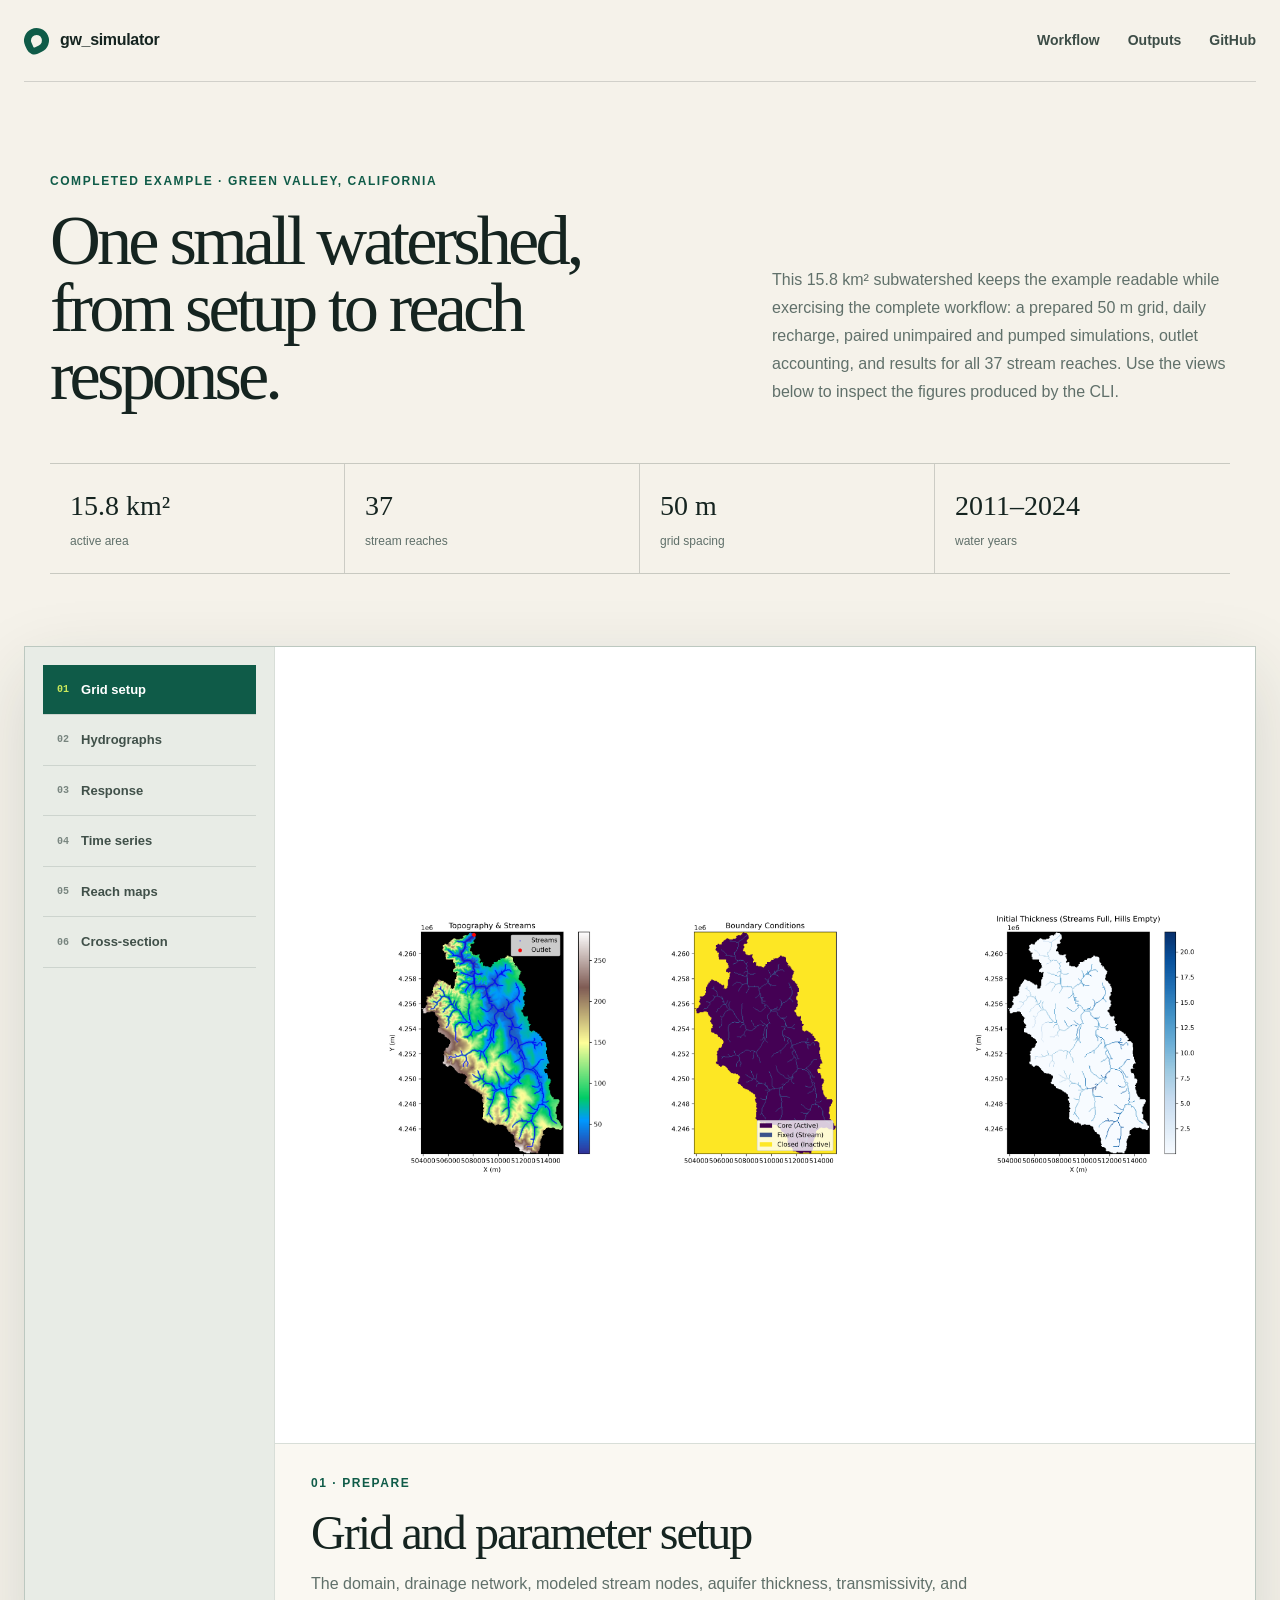
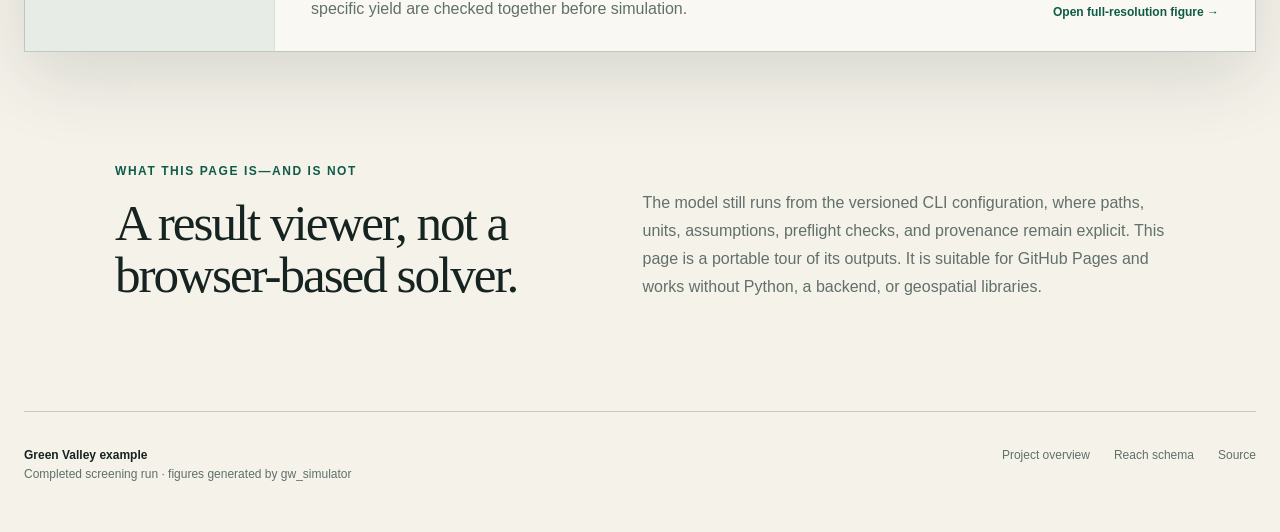
==== docs/demo/green_valley_example.html @ 2f650bf9 "Add Green Valley GitHub Pages demo" ====
<!doctype html>
<html lang="en">
<head>
  <meta charset="utf-8">
  <meta name="viewport" content="width=device-width, initial-scale=1">
  <meta name="description" content="Explore the setup and outputs from a completed 37-reach Green Valley gw_simulator run.">
  <title>Green Valley example · gw_simulator</title>
  <link rel="stylesheet" href="../assets/site.css">
</head>
<body class="example-page">
  <header class="site-header">
    <a class="wordmark" href="../" aria-label="gw_simulator home">
      <span class="wordmark-mark" aria-hidden="true"></span>
      <span>gw_simulator</span>
    </a>
    <nav aria-label="Example navigation">
      <a href="../#workflow">Workflow</a>
      <a href="../#outputs">Outputs</a>
      <a href="https://github.com/daviddralle/gw_simulator">GitHub</a>
    </nav>
  </header>

  <main class="explorer-main">
    <section class="explorer-intro">
      <div>
        <p class="eyebrow">Completed example · Green Valley, California</p>
        <h1>One small watershed, from setup to reach response.</h1>
      </div>
      <p>
        This 15.8 km² subwatershed keeps the example readable while exercising
        the complete workflow: a prepared 50 m grid, daily recharge, paired
        unimpaired and pumped simulations, outlet accounting, and results for
        all 37 stream reaches. Use the views below to inspect the figures
        produced by the CLI.
      </p>
    </section>

    <section class="example-facts" aria-label="Green Valley example facts">
      <div><strong>15.8 km²</strong><span>active area</span></div>
      <div><strong>37</strong><span>stream reaches</span></div>
      <div><strong>50 m</strong><span>grid spacing</span></div>
      <div><strong>2011–2024</strong><span>water years</span></div>
    </section>

    <section class="viewer" aria-labelledby="viewer-title">
      <div class="viewer-tabs" role="group" aria-label="Choose a result figure">
        <button type="button" class="viewer-tab" aria-selected="true"
          data-src="../assets/grid_setup.png"
          data-alt="Maps showing the Green Valley model boundary, elevation, stream network, aquifer thickness, transmissivity, and specific yield"
          data-kicker="01 · Prepare"
          data-title="Grid and parameter setup"
          data-copy="The domain, drainage network, modeled stream nodes, aquifer thickness, transmissivity, and specific yield are checked together before simulation.">
          <span>01</span> Grid setup
        </button>
        <button type="button" class="viewer-tab" aria-selected="false"
          data-src="../assets/hydrographs.png"
          data-alt="Daily Green Valley hydrographs comparing unimpaired and pumped streamflow, recharge, and depletion"
          data-kicker="02 · Compare"
          data-title="Paired outlet hydrographs"
          data-copy="The outlet CSV keeps the familiar daily comparison: unimpaired flow, pumped flow, recharge, and the resulting streamflow depletion.">
          <span>02</span> Hydrographs
        </button>
        <button type="button" class="viewer-tab" aria-selected="false"
          data-src="../assets/pumping_response.png"
          data-alt="Green Valley pumping-response plots showing cumulative pumping, depletion, storage, and annual response"
          data-kicker="03 · Account"
          data-title="Pumping response and balance"
          data-copy="Cumulative and annual views connect pumping to streamflow depletion and aquifer-storage change while making the accounting visible.">
          <span>03</span> Response
        </button>
        <button type="button" class="viewer-tab" aria-selected="false"
          data-src="../assets/depletion_timeseries.png"
          data-alt="Green Valley streamflow-depletion time series with daily, annual, and dry-season summaries"
          data-kicker="04 · Summarize"
          data-title="Depletion through time"
          data-copy="Daily, water-year, and dry-season summaries reveal when depletion develops and how its magnitude changes through the run.">
          <span>04</span> Time series
        </button>
        <button type="button" class="viewer-tab" aria-selected="false"
          data-src="../assets/reach_depletion_summary.png"
          data-alt="Four maps of the Green Valley stream network showing local and routed flow-depletion volume and fraction"
          data-kicker="05 · Locate"
          data-title="Reach-by-reach response"
          data-copy="Local values describe exchange at each segment; routed values include connected upstream contributions. Keeping both prevents outlet effects from being mistaken for local impacts.">
          <span>05</span> Reach maps
        </button>
        <button type="button" class="viewer-tab" aria-selected="false"
          data-src="../assets/cross_section.png"
          data-alt="Green Valley groundwater cross-section showing topography, aquifer base, and unimpaired and pumped water tables"
          data-kicker="06 · Inspect"
          data-title="Groundwater cross-section"
          data-copy="A selected-date profile places the unimpaired and pumped water tables inside the modeled aquifer geometry and shows their difference along the section.">
          <span>06</span> Cross-section
        </button>
      </div>

      <figure class="viewer-stage">
        <div class="viewer-image-wrap">
          <img id="viewer-image" src="../assets/grid_setup.png" alt="Maps showing the Green Valley model boundary, elevation, stream network, aquifer thickness, transmissivity, and specific yield">
        </div>
        <figcaption>
          <div>
            <p class="eyebrow" id="viewer-kicker">01 · Prepare</p>
            <h2 id="viewer-title">Grid and parameter setup</h2>
            <p id="viewer-copy">The domain, drainage network, modeled stream nodes, aquifer thickness, transmissivity, and specific yield are checked together before simulation.</p>
          </div>
          <a id="viewer-download" href="../assets/grid_setup.png">Open full-resolution figure →</a>
        </figcaption>
      </figure>
    </section>

    <section class="example-note">
      <div>
        <p class="eyebrow">What this page is—and is not</p>
        <h2>A result viewer, not a browser-based solver.</h2>
      </div>
      <p>
        The model still runs from the versioned CLI configuration, where paths,
        units, assumptions, preflight checks, and provenance remain explicit.
        This page is a portable tour of its outputs. It is suitable for GitHub
        Pages and works without Python, a backend, or geospatial libraries.
      </p>
    </section>
  </main>

  <footer>
    <div><b>Green Valley example</b><span>Completed screening run · figures generated by gw_simulator</span></div>
    <div class="footer-links">
      <a href="../">Project overview</a>
      <a href="../REACH_OUTPUTS.md">Reach schema</a>
      <a href="https://github.com/daviddralle/gw_simulator">Source</a>
    </div>
  </footer>

  <script>
    const tabs = document.querySelectorAll('.viewer-tab');
    const image = document.querySelector('#viewer-image');
    const kicker = document.querySelector('#viewer-kicker');
    const title = document.querySelector('#viewer-title');
    const copy = document.querySelector('#viewer-copy');
    const download = document.querySelector('#viewer-download');

    tabs.forEach((tab) => {
      tab.addEventListener('click', () => {
        tabs.forEach((item) => item.setAttribute('aria-selected', 'false'));
        tab.setAttribute('aria-selected', 'true');
        image.src = tab.dataset.src;
        image.alt = tab.dataset.alt;
        kicker.textContent = tab.dataset.kicker;
        title.textContent = tab.dataset.title;
        copy.textContent = tab.dataset.copy;
        download.href = tab.dataset.src;
      });
    });
  </script>
</body>
</html>
---- docs/assets/site.css ----
:root {
  color-scheme: light;
  --ink: #152420;
  --muted: #60706a;
  --paper: #f5f2ea;
  --white: #fffef9;
  --line: #d8ded8;
  --green: #0f5b48;
  --green-dark: #0a3d32;
  --lime: #cbe85c;
  --blue: #b9dce0;
  --orange: #e3713c;
  --shadow: 0 24px 70px rgba(27, 49, 41, .14);
}

* { box-sizing: border-box; }

html { scroll-behavior: smooth; }

body {
  margin: 0;
  background: var(--paper);
  color: var(--ink);
  font-family: Inter, ui-sans-serif, -apple-system, BlinkMacSystemFont, "Segoe UI", sans-serif;
  line-height: 1.55;
}

a { color: inherit; }

.site-header {
  width: min(1400px, calc(100% - 48px));
  height: 82px;
  margin: 0 auto;
  display: flex;
  align-items: center;
  justify-content: space-between;
  border-bottom: 1px solid rgba(21, 36, 32, .16);
}

.wordmark {
  display: flex;
  gap: 11px;
  align-items: center;
  font-weight: 750;
  letter-spacing: -.02em;
  text-decoration: none;
}

.wordmark-mark {
  width: 25px;
  height: 25px;
  border: 7px solid var(--green);
  border-radius: 50% 50% 50% 8px;
  transform: rotate(-25deg);
}

nav { display: flex; gap: 28px; }
nav a { color: #3d4d47; font-size: 14px; font-weight: 650; text-decoration: none; }
nav a:hover { color: var(--green); }

main { overflow: hidden; }

.hero {
  width: min(1400px, calc(100% - 48px));
  margin: 0 auto;
  padding: 82px 0 74px;
  display: grid;
  grid-template-columns: minmax(0, .82fr) minmax(560px, 1.18fr);
  gap: clamp(42px, 6vw, 92px);
  align-items: center;
}

.eyebrow {
  margin: 0 0 16px;
  color: var(--green);
  font-size: 12px;
  font-weight: 800;
  letter-spacing: .13em;
  text-transform: uppercase;
}

h1, h2, h3, p { text-wrap: pretty; }

h1 {
  max-width: 760px;
  margin: 0;
  font-family: Georgia, "Times New Roman", serif;
  font-size: clamp(54px, 5.4vw, 86px);
  font-weight: 400;
  letter-spacing: -.055em;
  line-height: .96;
}

.lede {
  max-width: 700px;
  margin: 30px 0 0;
  color: #43534d;
  font-size: 18px;
  line-height: 1.65;
}

.actions { display: flex; flex-wrap: wrap; gap: 12px; margin-top: 34px; }

.button {
  display: inline-flex;
  min-height: 48px;
  padding: 0 20px;
  align-items: center;
  justify-content: center;
  border: 1px solid var(--green);
  border-radius: 3px;
  font-size: 14px;
  font-weight: 750;
  text-decoration: none;
  transition: transform .15s ease, background .15s ease;
}

.button:hover { transform: translateY(-2px); }
.button-primary { background: var(--green); color: white; }
.button-primary:hover { background: var(--green-dark); }
.button-secondary { color: var(--green); }
.button-secondary:hover { background: rgba(15, 91, 72, .06); }
.button-light { border-color: white; background: white; color: var(--green-dark); }

.hero-note { margin: 22px 0 0; color: var(--muted); font-size: 12px; }

.hero-figure {
  margin: 0;
  overflow: hidden;
  border: 1px solid #bdc7bf;
  border-radius: 8px;
  background: white;
  box-shadow: var(--shadow);
  transform: rotate(1.2deg);
}

.hero-figure img { display: block; width: 100%; aspect-ratio: 1.14; object-fit: contain; object-position: top; }

.figure-bar {
  height: 34px;
  display: flex;
  gap: 6px;
  align-items: center;
  padding: 0 12px;
  border-bottom: 1px solid #dde3dd;
  background: #f6f7f4;
}

.figure-bar span { width: 8px; height: 8px; border-radius: 50%; background: #c2cac3; }
.figure-bar span:first-child { background: #dc7652; }
.figure-bar span:nth-child(2) { background: #deb84c; }
.figure-bar span:nth-child(3) { background: #76a97e; }
.figure-bar b { margin-left: 5px; color: #7a8680; font: 500 10px ui-monospace, SFMono-Regular, Menlo, monospace; }

.facts {
  width: min(1400px, calc(100% - 48px));
  margin: 0 auto 110px;
  display: grid;
  grid-template-columns: repeat(4, 1fr);
  border-top: 1px solid rgba(21, 36, 32, .2);
  border-bottom: 1px solid rgba(21, 36, 32, .2);
}

.facts div { padding: 26px 22px; border-right: 1px solid rgba(21, 36, 32, .18); }
.facts div:last-child { border-right: 0; }
.facts strong { display: block; font-family: Georgia, "Times New Roman", serif; font-size: 34px; font-weight: 400; }
.facts span { color: var(--muted); font-size: 12px; }

.section { width: min(1180px, calc(100% - 48px)); margin: 0 auto; padding: 110px 0; }
.section-heading { max-width: 760px; margin-bottom: 52px; }
.section-heading.compact { margin-bottom: 38px; }

h2 {
  margin: 0;
  font-family: Georgia, "Times New Roman", serif;
  font-size: clamp(40px, 5vw, 62px);
  font-weight: 400;
  letter-spacing: -.04em;
  line-height: 1.02;
}

.section-heading > p:last-child, .decision > p:last-child {
  margin: 24px 0 0;
  color: var(--muted);
  font-size: 17px;
  line-height: 1.7;
}

.intro { padding-top: 0; }

.steps { margin: 0; padding: 0; list-style: none; border-top: 1px solid var(--line); }
.steps li { display: grid; grid-template-columns: 60px 1fr; gap: 20px; padding: 28px 0; border-bottom: 1px solid var(--line); }
.steps > li > span { color: var(--orange); font: 700 12px ui-monospace, SFMono-Regular, Menlo, monospace; }
.steps h3 { margin: -4px 0 5px; font-size: 19px; }
.steps p { max-width: 780px; margin: 0; color: var(--muted); }

.command-panel { margin-top: 54px; border-radius: 7px; overflow: hidden; background: var(--green-dark); color: white; box-shadow: var(--shadow); }
.command-label { display: flex; justify-content: space-between; padding: 13px 20px; border-bottom: 1px solid rgba(255,255,255,.16); color: #b6d7cc; font: 600 11px ui-monospace, SFMono-Regular, Menlo, monospace; text-transform: uppercase; }
.command-label b { color: var(--lime); }
.command-panel pre { margin: 0; padding: 28px 30px 20px; overflow-x: auto; color: #f4f8f5; font: 500 15px/1.75 ui-monospace, SFMono-Regular, Menlo, monospace; }
.command-panel p { margin: 0; padding: 0 30px 26px; color: #b6d1c9; font-size: 12px; }
.command-panel code { color: #e8f59a; }

.inputs { width: auto; padding-left: max(24px, calc((100% - 1180px) / 2)); padding-right: max(24px, calc((100% - 1180px) / 2)); background: var(--green-dark); color: white; }
.inputs .eyebrow { color: var(--lime); }
.input-grid { display: grid; grid-template-columns: repeat(5, 1fr); border-top: 1px solid rgba(255,255,255,.23); border-left: 1px solid rgba(255,255,255,.23); }
.input-grid article { min-height: 260px; padding: 22px; border-right: 1px solid rgba(255,255,255,.23); border-bottom: 1px solid rgba(255,255,255,.23); }
.input-grid article > span { color: var(--lime); font: 700 11px ui-monospace, SFMono-Regular, Menlo, monospace; }
.input-grid h3 { margin: 72px 0 10px; font-size: 18px; }
.input-grid p { margin: 0; color: #b8d0c8; font-size: 13px; }

.output-grid { display: grid; grid-template-columns: 1.35fr .65fr; gap: 24px; }
.output-card { margin: 0; overflow: hidden; border: 1px solid var(--line); background: var(--white); }
.output-card img { display: block; width: 100%; aspect-ratio: 1.7; object-fit: cover; object-position: top; background: white; }
.output-card figcaption { display: flex; flex-direction: column; gap: 3px; padding: 18px 20px; border-top: 1px solid var(--line); }
.output-card figcaption b { font-size: 14px; }
.output-card figcaption span { color: var(--muted); font-size: 12px; }
.output-wide { grid-column: 1 / -1; }
.output-wide img { aspect-ratio: 2.25; object-fit: contain; }

.file-card { padding: 34px; background: #dce8de; }
.file-card h3 { margin: 0 0 24px; font-family: Georgia, "Times New Roman", serif; font-size: 30px; font-weight: 400; line-height: 1.05; }
.file-card ul { margin: 0 0 26px; padding: 0; list-style: none; border-top: 1px solid rgba(21,36,32,.18); }
.file-card li { display: flex; flex-direction: column; gap: 3px; padding: 13px 0; border-bottom: 1px solid rgba(21,36,32,.18); }
.file-card code { color: var(--green-dark); font-size: 11px; font-weight: 700; }
.file-card li span { color: var(--muted); font-size: 12px; }
.file-card > a { color: var(--green); font-size: 13px; font-weight: 750; text-decoration: none; }

.demo-callout {
  width: min(1400px, calc(100% - 48px));
  margin: 30px auto 0;
  padding: clamp(38px, 6vw, 78px);
  display: flex;
  gap: 48px;
  align-items: end;
  justify-content: space-between;
  background: var(--green);
  color: white;
}
.demo-callout .eyebrow { color: var(--lime); }
.demo-callout h2 { max-width: 720px; }
.demo-callout p:last-child { max-width: 760px; margin: 22px 0 0; color: #cce0d9; }
.demo-callout .button { flex: 0 0 auto; }

.decision { max-width: 860px; text-align: center; }
.decision .eyebrow { text-align: center; }

footer {
  width: min(1400px, calc(100% - 48px));
  margin: 0 auto;
  padding: 34px 0 48px;
  display: flex;
  justify-content: space-between;
  border-top: 1px solid rgba(21, 36, 32, .2);
  color: var(--muted);
  font-size: 12px;
}
footer div:first-child { display: flex; flex-direction: column; }
footer b { color: var(--ink); }
.footer-links { display: flex; gap: 24px; }
.footer-links a { text-decoration: none; }

.explorer-main { overflow: visible; }

.explorer-intro {
  width: min(1180px, calc(100% - 48px));
  margin: 0 auto;
  padding: 90px 0 54px;
  display: grid;
  grid-template-columns: 1.15fr .85fr;
  gap: clamp(44px, 8vw, 110px);
  align-items: end;
}

.explorer-intro h1 { font-size: clamp(48px, 5.5vw, 78px); }
.explorer-intro > p { margin: 0 0 3px; color: var(--muted); font-size: 16px; line-height: 1.75; }

.example-facts {
  width: min(1180px, calc(100% - 48px));
  margin: 0 auto 72px;
  display: grid;
  grid-template-columns: repeat(4, 1fr);
  border-top: 1px solid rgba(21, 36, 32, .2);
  border-bottom: 1px solid rgba(21, 36, 32, .2);
}

.example-facts div { padding: 20px; border-right: 1px solid rgba(21, 36, 32, .18); }
.example-facts div:last-child { border-right: 0; }
.example-facts strong { display: block; font-family: Georgia, "Times New Roman", serif; font-size: 28px; font-weight: 400; }
.example-facts span { color: var(--muted); font-size: 12px; }

.viewer {
  width: min(1400px, calc(100% - 48px));
  margin: 0 auto;
  display: grid;
  grid-template-columns: 250px minmax(0, 1fr);
  border: 1px solid #bcc8c0;
  background: var(--white);
  box-shadow: var(--shadow);
}

.viewer-tabs { padding: 18px; border-right: 1px solid var(--line); background: #e8ece6; }

.viewer-tab {
  width: 100%;
  padding: 17px 14px;
  display: flex;
  gap: 12px;
  align-items: center;
  border: 0;
  border-bottom: 1px solid #cdd4ce;
  background: transparent;
  color: #405049;
  font: 700 13px/1.2 Inter, ui-sans-serif, -apple-system, BlinkMacSystemFont, "Segoe UI", sans-serif;
  text-align: left;
  cursor: pointer;
}

.viewer-tab span { color: #78857f; font: 700 10px ui-monospace, SFMono-Regular, Menlo, monospace; }
.viewer-tab:hover { color: var(--green); }
.viewer-tab[aria-selected="true"] { background: var(--green); color: white; }
.viewer-tab[aria-selected="true"] span { color: var(--lime); }
.viewer-tab:focus-visible { outline: 3px solid var(--orange); outline-offset: -3px; }

.viewer-stage { min-width: 0; margin: 0; }
.viewer-image-wrap { padding: clamp(16px, 3vw, 42px); background: white; }
.viewer-stage img { display: block; width: 100%; height: min(60vw, 720px); object-fit: contain; }
.viewer-stage figcaption { padding: 30px 36px; display: flex; gap: 40px; align-items: end; justify-content: space-between; border-top: 1px solid var(--line); background: #faf8f2; }
.viewer-stage figcaption > div { max-width: 760px; }
.viewer-stage h2 { font-size: clamp(30px, 4vw, 48px); }
.viewer-stage figcaption p:last-child { margin: 14px 0 0; color: var(--muted); }
.viewer-stage figcaption > a { flex: 0 0 auto; color: var(--green); font-size: 12px; font-weight: 750; text-decoration: none; }

.example-note {
  width: min(1050px, calc(100% - 48px));
  margin: 0 auto;
  padding: 110px 0;
  display: grid;
  grid-template-columns: .9fr 1.1fr;
  gap: clamp(40px, 8vw, 100px);
  align-items: end;
}

.example-note h2 { font-size: clamp(38px, 4vw, 55px); }
.example-note > p { margin: 0; color: var(--muted); font-size: 16px; line-height: 1.75; }

@media (max-width: 1080px) {
  .hero { grid-template-columns: 1fr; }
  .hero-copy { max-width: 850px; }
  .hero-figure { max-width: 900px; transform: none; }
  .input-grid { grid-template-columns: repeat(3, 1fr); }
  .explorer-intro { grid-template-columns: 1fr; align-items: start; }
}

@media (max-width: 760px) {
  .site-header, .hero, .facts, .demo-callout, footer { width: min(100% - 28px, 1400px); }
  .section { width: min(100% - 36px, 1180px); }
  .site-header { height: 66px; }
  nav a:not(:last-child) { display: none; }
  .hero { padding: 58px 0 50px; gap: 42px; }
  h1 { font-size: clamp(49px, 14vw, 70px); }
  .lede { font-size: 16px; }
  .hero-figure img { aspect-ratio: 1.18; }
  .facts { grid-template-columns: repeat(2, 1fr); margin-bottom: 76px; }
  .facts div:nth-child(2) { border-right: 0; }
  .facts div:nth-child(-n+2) { border-bottom: 1px solid rgba(21, 36, 32, .18); }
  .section { padding-top: 78px; padding-bottom: 78px; }
  .intro { padding-top: 0; }
  h2 { font-size: 42px; }
  .input-grid { grid-template-columns: 1fr; }
  .input-grid article { min-height: 0; }
  .input-grid h3 { margin-top: 38px; }
  .output-grid { grid-template-columns: 1fr; }
  .output-wide { grid-column: auto; }
  .output-wide img, .output-card img { aspect-ratio: 1.25; }
  .demo-callout { align-items: start; flex-direction: column; }
  footer { gap: 20px; flex-direction: column; }
  .explorer-intro, .example-facts, .viewer, .example-note { width: min(100% - 28px, 1180px); }
  .explorer-intro { padding-top: 58px; }
  .example-facts { grid-template-columns: repeat(2, 1fr); }
  .example-facts div:nth-child(2) { border-right: 0; }
  .example-facts div:nth-child(-n+2) { border-bottom: 1px solid rgba(21, 36, 32, .18); }
  .viewer { grid-template-columns: 1fr; }
  .viewer-tabs { display: grid; grid-template-columns: repeat(2, 1fr); padding: 10px; border-right: 0; border-bottom: 1px solid var(--line); }
  .viewer-tab { min-height: 54px; padding: 12px 10px; }
  .viewer-stage img { height: 72vw; max-height: 520px; }
  .viewer-stage figcaption { padding: 24px; align-items: start; flex-direction: column; gap: 20px; }
  .example-note { padding: 78px 0; grid-template-columns: 1fr; align-items: start; }
}

@media (prefers-reduced-motion: reduce) {
  html { scroll-behavior: auto; }
  .button { transition: none; }
}
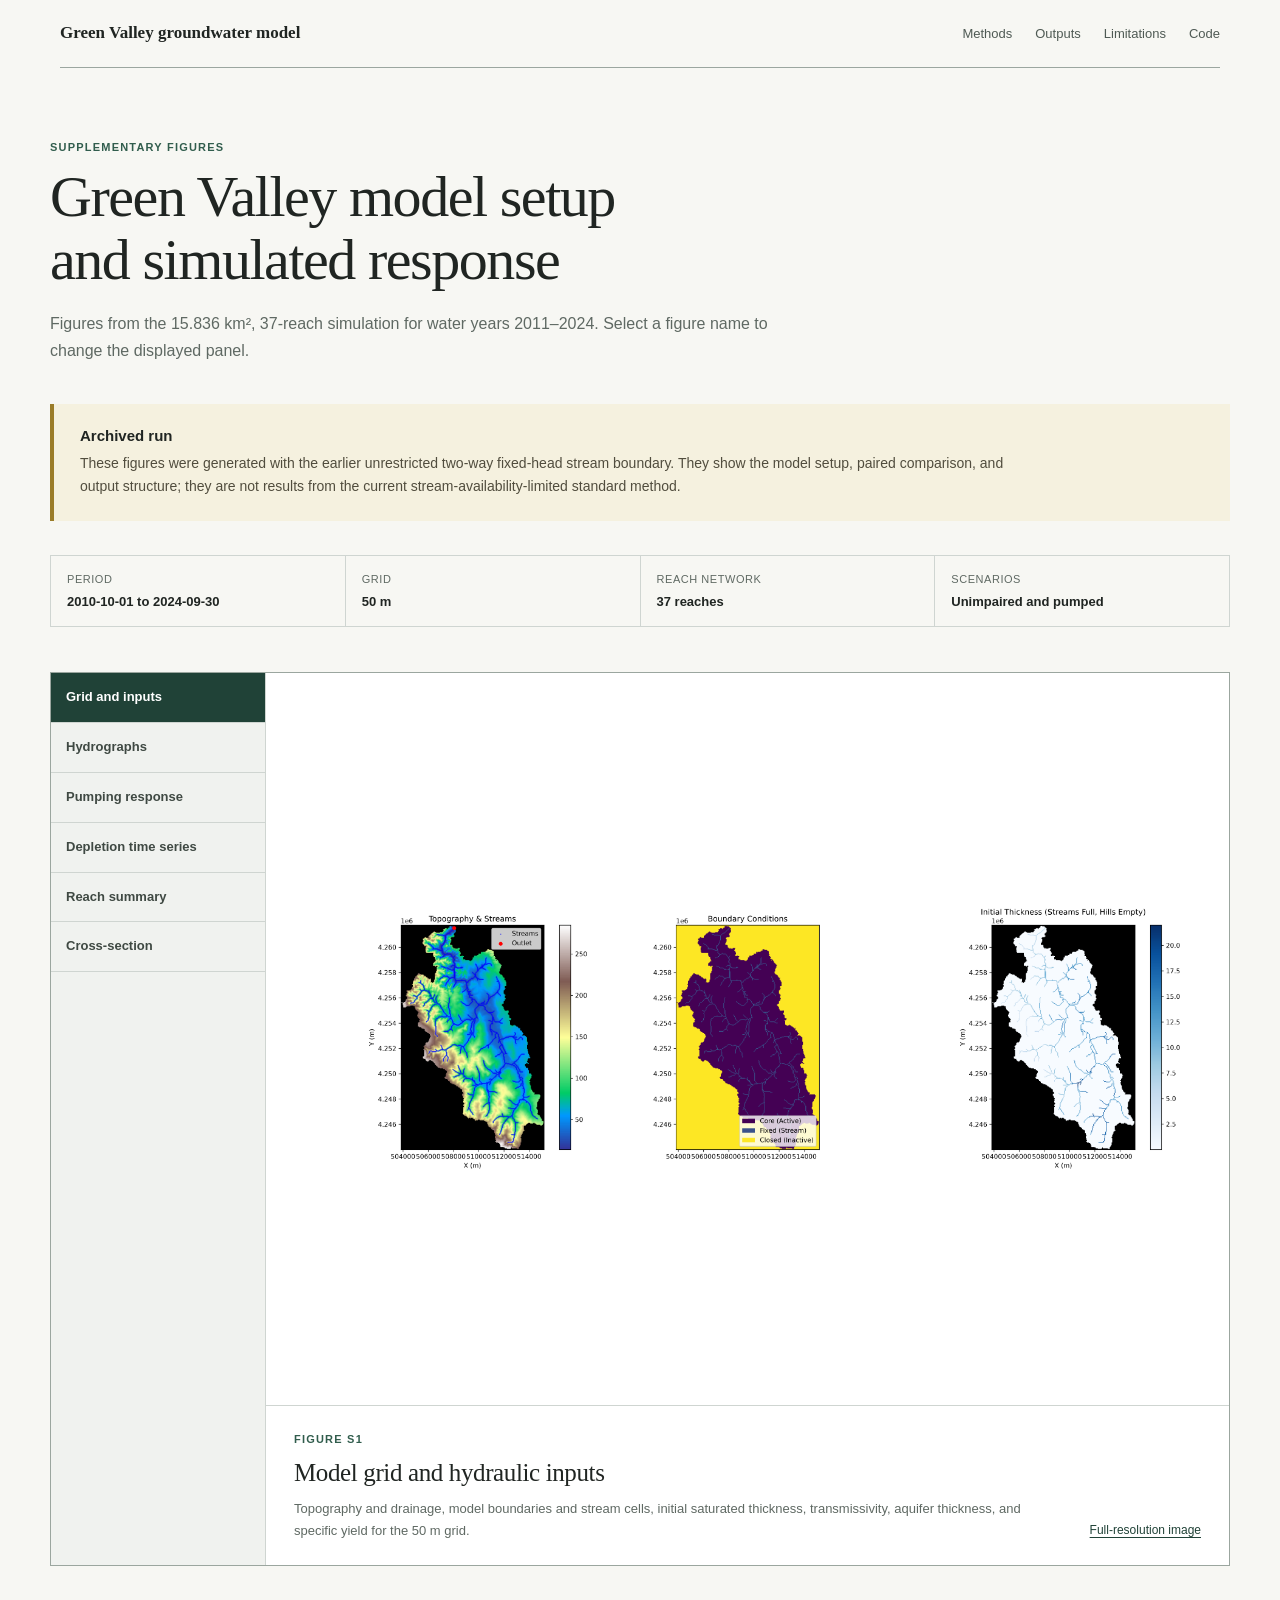
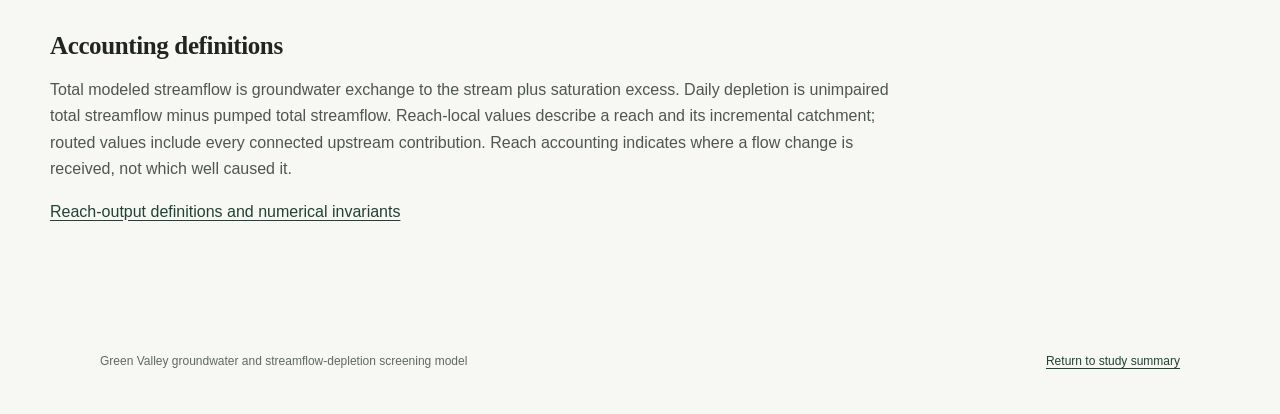
==== commit bbf712f8: "Reframe Pages site as scientific report" ====
--- a/docs/demo/green_valley_example.html
+++ b/docs/demo/green_valley_example.html
@@ -3,139 +3,138 @@
 <head>
   <meta charset="utf-8">
   <meta name="viewport" content="width=device-width, initial-scale=1">
-  <meta name="description" content="Explore the setup and outputs from a completed 37-reach Green Valley gw_simulator run.">
-  <title>Green Valley example · gw_simulator</title>
+  <meta name="description" content="Figures from the archived full-period Green Valley groundwater and streamflow-depletion simulation.">
+  <title>Green Valley model figures</title>
   <link rel="stylesheet" href="../assets/site.css">
 </head>
-<body class="example-page">
+<body>
   <header class="site-header">
-    <a class="wordmark" href="../" aria-label="gw_simulator home">
-      <span class="wordmark-mark" aria-hidden="true"></span>
-      <span>gw_simulator</span>
-    </a>
-    <nav aria-label="Example navigation">
-      <a href="../#workflow">Workflow</a>
+    <a class="wordmark" href="../">Green Valley groundwater model</a>
+    <nav aria-label="Figure page navigation">
+      <a href="../#methods">Methods</a>
       <a href="../#outputs">Outputs</a>
-      <a href="https://github.com/daviddralle/gw_simulator">GitHub</a>
+      <a href="../#limitations">Limitations</a>
+      <a href="https://github.com/daviddralle/gw_simulator">Code</a>
     </nav>
   </header>
 
-  <main class="explorer-main">
-    <section class="explorer-intro">
-      <div>
-        <p class="eyebrow">Completed example · Green Valley, California</p>
-        <h1>One small watershed, from setup to reach response.</h1>
-      </div>
+  <main class="figure-report">
+    <header class="figure-report-header">
+      <p class="section-label">Supplementary figures</p>
+      <h1>Green Valley model setup and simulated response</h1>
       <p>
-        This 15.8 km² subwatershed keeps the example readable while exercising
-        the complete workflow: a prepared 50 m grid, daily recharge, paired
-        unimpaired and pumped simulations, outlet accounting, and results for
-        all 37 stream reaches. Use the views below to inspect the figures
-        produced by the CLI.
+        Figures from the 15.836 km², 37-reach simulation for water years
+        2011–2024. Select a figure name to change the displayed panel.
       </p>
-    </section>
+    </header>
 
-    <section class="example-facts" aria-label="Green Valley example facts">
-      <div><strong>15.8 km²</strong><span>active area</span></div>
-      <div><strong>37</strong><span>stream reaches</span></div>
-      <div><strong>50 m</strong><span>grid spacing</span></div>
-      <div><strong>2011–2024</strong><span>water years</span></div>
-    </section>
+    <aside class="scientific-note compact" aria-label="Figure-set status">
+      <h2>Archived run</h2>
+      <p>
+        These figures were generated with the earlier unrestricted two-way
+        fixed-head stream boundary. They show the model setup, paired comparison,
+        and output structure; they are not results from the current
+        stream-availability-limited standard method.
+      </p>
+    </aside>
+
+    <dl class="figure-metadata">
+      <div><dt>Period</dt><dd>2010-10-01 to 2024-09-30</dd></div>
+      <div><dt>Grid</dt><dd>50 m</dd></div>
+      <div><dt>Reach network</dt><dd>37 reaches</dd></div>
+      <div><dt>Scenarios</dt><dd>Unimpaired and pumped</dd></div>
+    </dl>
 
     <section class="viewer" aria-labelledby="viewer-title">
-      <div class="viewer-tabs" role="group" aria-label="Choose a result figure">
+      <div class="viewer-tabs" role="group" aria-label="Select a model figure">
         <button type="button" class="viewer-tab" aria-selected="true"
           data-src="../assets/grid_setup.png"
-          data-alt="Maps showing the Green Valley model boundary, elevation, stream network, aquifer thickness, transmissivity, and specific yield"
-          data-kicker="01 · Prepare"
-          data-title="Grid and parameter setup"
-          data-copy="The domain, drainage network, modeled stream nodes, aquifer thickness, transmissivity, and specific yield are checked together before simulation.">
-          <span>01</span> Grid setup
+          data-alt="Maps of the Green Valley model boundary, elevation, stream network, aquifer thickness, transmissivity, and specific yield"
+          data-number="Figure S1"
+          data-title="Model grid and hydraulic inputs"
+          data-copy="Topography and drainage, model boundaries and stream cells, initial saturated thickness, transmissivity, aquifer thickness, and specific yield for the 50 m grid.">
+          Grid and inputs
         </button>
         <button type="button" class="viewer-tab" aria-selected="false"
           data-src="../assets/hydrographs.png"
           data-alt="Daily Green Valley hydrographs comparing unimpaired and pumped streamflow, recharge, and depletion"
-          data-kicker="02 · Compare"
-          data-title="Paired outlet hydrographs"
-          data-copy="The outlet CSV keeps the familiar daily comparison: unimpaired flow, pumped flow, recharge, and the resulting streamflow depletion.">
-          <span>02</span> Hydrographs
+          data-number="Figure S2"
+          data-title="Basin hydrographs"
+          data-copy="Daily unimpaired and pumped outlet flow, recharge, and monthly streamflow depletion. The log-scaled flow panels resolve low-flow differences.">
+          Hydrographs
         </button>
         <button type="button" class="viewer-tab" aria-selected="false"
           data-src="../assets/pumping_response.png"
           data-alt="Green Valley pumping-response plots showing cumulative pumping, depletion, storage, and annual response"
-          data-kicker="03 · Account"
-          data-title="Pumping response and balance"
-          data-copy="Cumulative and annual views connect pumping to streamflow depletion and aquifer-storage change while making the accounting visible.">
-          <span>03</span> Response
+          data-number="Figure S3"
+          data-title="Paired pumping response"
+          data-copy="Impaired relative flow, monthly depletion, daily and 30-day response rates, and the seasonal partition between modeled streamflow and aquifer-storage response.">
+          Pumping response
         </button>
         <button type="button" class="viewer-tab" aria-selected="false"
           data-src="../assets/depletion_timeseries.png"
           data-alt="Green Valley streamflow-depletion time series with daily, annual, and dry-season summaries"
-          data-kicker="04 · Summarize"
-          data-title="Depletion through time"
-          data-copy="Daily, water-year, and dry-season summaries reveal when depletion develops and how its magnitude changes through the run.">
-          <span>04</span> Time series
+          data-number="Figure S4"
+          data-title="Streamflow depletion through time"
+          data-copy="Daily and cumulative modeled streamflow depletion, with annual and seasonal summaries over the paired simulation period.">
+          Depletion time series
         </button>
         <button type="button" class="viewer-tab" aria-selected="false"
           data-src="../assets/reach_depletion_summary.png"
-          data-alt="Four maps of the Green Valley stream network showing local and routed flow-depletion volume and fraction"
-          data-kicker="05 · Locate"
-          data-title="Reach-by-reach response"
-          data-copy="Local values describe exchange at each segment; routed values include connected upstream contributions. Keeping both prevents outlet effects from being mistaken for local impacts.">
-          <span>05</span> Reach maps
+          data-alt="Four maps of the Green Valley stream network showing local and routed streamflow-depletion volume and fraction"
+          data-number="Figure S5"
+          data-title="Reach-scale depletion summary"
+          data-copy="Cumulative reach-local and upstream-routed depletion volumes, full-period routed depletion fraction, and June–October routed depletion fraction.">
+          Reach summary
         </button>
         <button type="button" class="viewer-tab" aria-selected="false"
           data-src="../assets/cross_section.png"
           data-alt="Green Valley groundwater cross-section showing topography, aquifer base, and unimpaired and pumped water tables"
-          data-kicker="06 · Inspect"
-          data-title="Groundwater cross-section"
-          data-copy="A selected-date profile places the unimpaired and pumped water tables inside the modeled aquifer geometry and shows their difference along the section.">
-          <span>06</span> Cross-section
+          data-number="Figure S6"
+          data-title="Groundwater cross-section, 2024-09-30"
+          data-copy="Topography, aquifer base, and modeled unimpaired and pumped water tables along the selected cross-section at the end of the simulation.">
+          Cross-section
         </button>
       </div>
 
       <figure class="viewer-stage">
         <div class="viewer-image-wrap">
-          <img id="viewer-image" src="../assets/grid_setup.png" alt="Maps showing the Green Valley model boundary, elevation, stream network, aquifer thickness, transmissivity, and specific yield">
+          <img id="viewer-image" src="../assets/grid_setup.png" alt="Maps of the Green Valley model boundary, elevation, stream network, aquifer thickness, transmissivity, and specific yield">
         </div>
         <figcaption>
           <div>
-            <p class="eyebrow" id="viewer-kicker">01 · Prepare</p>
-            <h2 id="viewer-title">Grid and parameter setup</h2>
-            <p id="viewer-copy">The domain, drainage network, modeled stream nodes, aquifer thickness, transmissivity, and specific yield are checked together before simulation.</p>
+            <p class="figure-number" id="viewer-number">Figure S1</p>
+            <h2 id="viewer-title">Model grid and hydraulic inputs</h2>
+            <p id="viewer-copy">Topography and drainage, model boundaries and stream cells, initial saturated thickness, transmissivity, aquifer thickness, and specific yield for the 50 m grid.</p>
           </div>
-          <a id="viewer-download" href="../assets/grid_setup.png">Open full-resolution figure →</a>
+          <a id="viewer-download" href="../assets/grid_setup.png">Full-resolution image</a>
         </figcaption>
       </figure>
     </section>
 
-    <section class="example-note">
-      <div>
-        <p class="eyebrow">What this page is—and is not</p>
-        <h2>A result viewer, not a browser-based solver.</h2>
-      </div>
+    <section class="figure-method-note">
+      <h2>Accounting definitions</h2>
       <p>
-        The model still runs from the versioned CLI configuration, where paths,
-        units, assumptions, preflight checks, and provenance remain explicit.
-        This page is a portable tour of its outputs. It is suitable for GitHub
-        Pages and works without Python, a backend, or geospatial libraries.
+        Total modeled streamflow is groundwater exchange to the stream plus
+        saturation excess. Daily depletion is unimpaired total streamflow minus
+        pumped total streamflow. Reach-local values describe a reach and its
+        incremental catchment; routed values include every connected upstream
+        contribution. Reach accounting indicates where a flow change is received,
+        not which well caused it.
       </p>
+      <p><a href="../REACH_OUTPUTS.md">Reach-output definitions and numerical invariants</a></p>
     </section>
   </main>
 
   <footer>
-    <div><b>Green Valley example</b><span>Completed screening run · figures generated by gw_simulator</span></div>
-    <div class="footer-links">
-      <a href="../">Project overview</a>
-      <a href="../REACH_OUTPUTS.md">Reach schema</a>
-      <a href="https://github.com/daviddralle/gw_simulator">Source</a>
-    </div>
+    <span>Green Valley groundwater and streamflow-depletion screening model</span>
+    <a href="../">Return to study summary</a>
   </footer>
 
   <script>
     const tabs = document.querySelectorAll('.viewer-tab');
     const image = document.querySelector('#viewer-image');
-    const kicker = document.querySelector('#viewer-kicker');
+    const number = document.querySelector('#viewer-number');
     const title = document.querySelector('#viewer-title');
     const copy = document.querySelector('#viewer-copy');
     const download = document.querySelector('#viewer-download');
@@ -146,7 +145,7 @@
         tab.setAttribute('aria-selected', 'true');
         image.src = tab.dataset.src;
         image.alt = tab.dataset.alt;
-        kicker.textContent = tab.dataset.kicker;
+        number.textContent = tab.dataset.number;
         title.textContent = tab.dataset.title;
         copy.textContent = tab.dataset.copy;
         download.href = tab.dataset.src;
--- a/docs/assets/site.css
+++ b/docs/assets/site.css
@@ -1,16 +1,16 @@
 :root {
   color-scheme: light;
-  --ink: #152420;
-  --muted: #60706a;
-  --paper: #f5f2ea;
-  --white: #fffef9;
-  --line: #d8ded8;
-  --green: #0f5b48;
-  --green-dark: #0a3d32;
-  --lime: #cbe85c;
-  --blue: #b9dce0;
-  --orange: #e3713c;
-  --shadow: 0 24px 70px rgba(27, 49, 41, .14);
+  --ink: #202522;
+  --muted: #5f6963;
+  --green: #315d4d;
+  --green-dark: #204237;
+  --paper: #f7f7f3;
+  --surface: #ffffff;
+  --line: #cfd5d1;
+  --line-dark: #9ba69f;
+  --note: #f5f1df;
+  --note-line: #9a7c28;
+  --code: #edf1ee;
 }
 
 * { box-sizing: border-box; }
@@ -21,374 +21,252 @@
   margin: 0;
   background: var(--paper);
   color: var(--ink);
-  font-family: Inter, ui-sans-serif, -apple-system, BlinkMacSystemFont, "Segoe UI", sans-serif;
-  line-height: 1.55;
-}
-
-a { color: inherit; }
+  font-family: -apple-system, BlinkMacSystemFont, "Segoe UI", Arial, sans-serif;
+  font-size: 16px;
+  line-height: 1.65;
+}
+
+a { color: var(--green-dark); text-underline-offset: 3px; }
+a:hover { color: #0d2e24; }
 
 .site-header {
-  width: min(1400px, calc(100% - 48px));
-  height: 82px;
+  width: min(1160px, calc(100% - 40px));
+  min-height: 68px;
   margin: 0 auto;
   display: flex;
+  gap: 28px;
   align-items: center;
   justify-content: space-between;
-  border-bottom: 1px solid rgba(21, 36, 32, .16);
+  border-bottom: 1px solid var(--line-dark);
 }
 
 .wordmark {
-  display: flex;
-  gap: 11px;
-  align-items: center;
-  font-weight: 750;
-  letter-spacing: -.02em;
+  color: var(--ink);
+  font-family: Georgia, "Times New Roman", serif;
+  font-size: 17px;
+  font-weight: 700;
   text-decoration: none;
 }
 
-.wordmark-mark {
-  width: 25px;
-  height: 25px;
-  border: 7px solid var(--green);
-  border-radius: 50% 50% 50% 8px;
-  transform: rotate(-25deg);
-}
-
-nav { display: flex; gap: 28px; }
-nav a { color: #3d4d47; font-size: 14px; font-weight: 650; text-decoration: none; }
-nav a:hover { color: var(--green); }
-
-main { overflow: hidden; }
-
-.hero {
-  width: min(1400px, calc(100% - 48px));
-  margin: 0 auto;
-  padding: 82px 0 74px;
-  display: grid;
-  grid-template-columns: minmax(0, .82fr) minmax(560px, 1.18fr);
-  gap: clamp(42px, 6vw, 92px);
-  align-items: center;
-}
-
-.eyebrow {
-  margin: 0 0 16px;
+nav { display: flex; flex-wrap: wrap; gap: 23px; }
+nav a { color: #4f5a54; font-size: 13px; text-decoration: none; }
+nav a:hover { color: var(--green-dark); text-decoration: underline; }
+
+.report { width: min(1080px, calc(100% - 40px)); margin: 0 auto; }
+
+.report-header { padding: 76px 0 44px; border-bottom: 1px solid var(--line-dark); }
+
+.section-label,
+.figure-number {
+  margin: 0 0 10px;
   color: var(--green);
-  font-size: 12px;
-  font-weight: 800;
-  letter-spacing: .13em;
+  font-size: 11px;
+  font-weight: 700;
+  letter-spacing: .11em;
   text-transform: uppercase;
 }
 
-h1, h2, h3, p { text-wrap: pretty; }
+h1, h2, h3 { text-wrap: balance; }
 
 h1 {
-  max-width: 760px;
+  max-width: 930px;
   margin: 0;
   font-family: Georgia, "Times New Roman", serif;
-  font-size: clamp(54px, 5.4vw, 86px);
+  font-size: clamp(40px, 5.2vw, 62px);
   font-weight: 400;
-  letter-spacing: -.055em;
-  line-height: .96;
-}
-
-.lede {
-  max-width: 700px;
-  margin: 30px 0 0;
-  color: #43534d;
-  font-size: 18px;
-  line-height: 1.65;
-}
-
-.actions { display: flex; flex-wrap: wrap; gap: 12px; margin-top: 34px; }
-
-.button {
-  display: inline-flex;
-  min-height: 48px;
-  padding: 0 20px;
-  align-items: center;
-  justify-content: center;
-  border: 1px solid var(--green);
-  border-radius: 3px;
-  font-size: 14px;
-  font-weight: 750;
-  text-decoration: none;
-  transition: transform .15s ease, background .15s ease;
-}
-
-.button:hover { transform: translateY(-2px); }
-.button-primary { background: var(--green); color: white; }
-.button-primary:hover { background: var(--green-dark); }
-.button-secondary { color: var(--green); }
-.button-secondary:hover { background: rgba(15, 91, 72, .06); }
-.button-light { border-color: white; background: white; color: var(--green-dark); }
-
-.hero-note { margin: 22px 0 0; color: var(--muted); font-size: 12px; }
-
-.hero-figure {
-  margin: 0;
-  overflow: hidden;
-  border: 1px solid #bdc7bf;
-  border-radius: 8px;
-  background: white;
-  box-shadow: var(--shadow);
-  transform: rotate(1.2deg);
-}
-
-.hero-figure img { display: block; width: 100%; aspect-ratio: 1.14; object-fit: contain; object-position: top; }
-
-.figure-bar {
-  height: 34px;
-  display: flex;
-  gap: 6px;
-  align-items: center;
-  padding: 0 12px;
-  border-bottom: 1px solid #dde3dd;
-  background: #f6f7f4;
-}
-
-.figure-bar span { width: 8px; height: 8px; border-radius: 50%; background: #c2cac3; }
-.figure-bar span:first-child { background: #dc7652; }
-.figure-bar span:nth-child(2) { background: #deb84c; }
-.figure-bar span:nth-child(3) { background: #76a97e; }
-.figure-bar b { margin-left: 5px; color: #7a8680; font: 500 10px ui-monospace, SFMono-Regular, Menlo, monospace; }
-
-.facts {
-  width: min(1400px, calc(100% - 48px));
-  margin: 0 auto 110px;
+  letter-spacing: -.025em;
+  line-height: 1.08;
+}
+
+.subtitle {
+  max-width: 850px;
+  margin: 24px 0 0;
+  color: var(--muted);
+  font-family: Georgia, "Times New Roman", serif;
+  font-size: 21px;
+}
+
+.report-meta,
+.figure-metadata {
+  margin: 42px 0 0;
   display: grid;
   grid-template-columns: repeat(4, 1fr);
-  border-top: 1px solid rgba(21, 36, 32, .2);
-  border-bottom: 1px solid rgba(21, 36, 32, .2);
-}
-
-.facts div { padding: 26px 22px; border-right: 1px solid rgba(21, 36, 32, .18); }
-.facts div:last-child { border-right: 0; }
-.facts strong { display: block; font-family: Georgia, "Times New Roman", serif; font-size: 34px; font-weight: 400; }
-.facts span { color: var(--muted); font-size: 12px; }
-
-.section { width: min(1180px, calc(100% - 48px)); margin: 0 auto; padding: 110px 0; }
-.section-heading { max-width: 760px; margin-bottom: 52px; }
-.section-heading.compact { margin-bottom: 38px; }
+  border-top: 1px solid var(--line);
+  border-left: 1px solid var(--line);
+}
+
+.report-meta div,
+.figure-metadata div {
+  padding: 14px 16px;
+  border-right: 1px solid var(--line);
+  border-bottom: 1px solid var(--line);
+}
+
+dt { color: var(--muted); font-size: 11px; text-transform: uppercase; letter-spacing: .05em; }
+dd { margin: 2px 0 0; font-size: 13px; font-weight: 600; }
+
+.abstract,
+.study-summary,
+.methods,
+.results,
+.outputs,
+.limitations,
+.reproducibility { padding: 70px 0; border-bottom: 1px solid var(--line); }
+
+.abstract { max-width: 875px; }
 
 h2 {
   margin: 0;
   font-family: Georgia, "Times New Roman", serif;
-  font-size: clamp(40px, 5vw, 62px);
+  font-size: clamp(28px, 3.6vw, 40px);
   font-weight: 400;
-  letter-spacing: -.04em;
-  line-height: 1.02;
-}
-
-.section-heading > p:last-child, .decision > p:last-child {
-  margin: 24px 0 0;
-  color: var(--muted);
-  font-size: 17px;
-  line-height: 1.7;
-}
-
-.intro { padding-top: 0; }
-
-.steps { margin: 0; padding: 0; list-style: none; border-top: 1px solid var(--line); }
-.steps li { display: grid; grid-template-columns: 60px 1fr; gap: 20px; padding: 28px 0; border-bottom: 1px solid var(--line); }
-.steps > li > span { color: var(--orange); font: 700 12px ui-monospace, SFMono-Regular, Menlo, monospace; }
-.steps h3 { margin: -4px 0 5px; font-size: 19px; }
-.steps p { max-width: 780px; margin: 0; color: var(--muted); }
-
-.command-panel { margin-top: 54px; border-radius: 7px; overflow: hidden; background: var(--green-dark); color: white; box-shadow: var(--shadow); }
-.command-label { display: flex; justify-content: space-between; padding: 13px 20px; border-bottom: 1px solid rgba(255,255,255,.16); color: #b6d7cc; font: 600 11px ui-monospace, SFMono-Regular, Menlo, monospace; text-transform: uppercase; }
-.command-label b { color: var(--lime); }
-.command-panel pre { margin: 0; padding: 28px 30px 20px; overflow-x: auto; color: #f4f8f5; font: 500 15px/1.75 ui-monospace, SFMono-Regular, Menlo, monospace; }
-.command-panel p { margin: 0; padding: 0 30px 26px; color: #b6d1c9; font-size: 12px; }
-.command-panel code { color: #e8f59a; }
-
-.inputs { width: auto; padding-left: max(24px, calc((100% - 1180px) / 2)); padding-right: max(24px, calc((100% - 1180px) / 2)); background: var(--green-dark); color: white; }
-.inputs .eyebrow { color: var(--lime); }
-.input-grid { display: grid; grid-template-columns: repeat(5, 1fr); border-top: 1px solid rgba(255,255,255,.23); border-left: 1px solid rgba(255,255,255,.23); }
-.input-grid article { min-height: 260px; padding: 22px; border-right: 1px solid rgba(255,255,255,.23); border-bottom: 1px solid rgba(255,255,255,.23); }
-.input-grid article > span { color: var(--lime); font: 700 11px ui-monospace, SFMono-Regular, Menlo, monospace; }
-.input-grid h3 { margin: 72px 0 10px; font-size: 18px; }
-.input-grid p { margin: 0; color: #b8d0c8; font-size: 13px; }
-
-.output-grid { display: grid; grid-template-columns: 1.35fr .65fr; gap: 24px; }
-.output-card { margin: 0; overflow: hidden; border: 1px solid var(--line); background: var(--white); }
-.output-card img { display: block; width: 100%; aspect-ratio: 1.7; object-fit: cover; object-position: top; background: white; }
-.output-card figcaption { display: flex; flex-direction: column; gap: 3px; padding: 18px 20px; border-top: 1px solid var(--line); }
-.output-card figcaption b { font-size: 14px; }
-.output-card figcaption span { color: var(--muted); font-size: 12px; }
-.output-wide { grid-column: 1 / -1; }
-.output-wide img { aspect-ratio: 2.25; object-fit: contain; }
-
-.file-card { padding: 34px; background: #dce8de; }
-.file-card h3 { margin: 0 0 24px; font-family: Georgia, "Times New Roman", serif; font-size: 30px; font-weight: 400; line-height: 1.05; }
-.file-card ul { margin: 0 0 26px; padding: 0; list-style: none; border-top: 1px solid rgba(21,36,32,.18); }
-.file-card li { display: flex; flex-direction: column; gap: 3px; padding: 13px 0; border-bottom: 1px solid rgba(21,36,32,.18); }
-.file-card code { color: var(--green-dark); font-size: 11px; font-weight: 700; }
-.file-card li span { color: var(--muted); font-size: 12px; }
-.file-card > a { color: var(--green); font-size: 13px; font-weight: 750; text-decoration: none; }
-
-.demo-callout {
-  width: min(1400px, calc(100% - 48px));
-  margin: 30px auto 0;
-  padding: clamp(38px, 6vw, 78px);
+  letter-spacing: -.015em;
+  line-height: 1.2;
+}
+
+h3 { margin: 0; font-size: 16px; }
+
+.abstract h2 { margin-bottom: 20px; font-size: 23px; font-weight: 700; }
+.abstract p { margin: 0 0 15px; }
+.abstract p:last-child { margin-bottom: 0; }
+
+.study-summary h2 { margin-bottom: 28px; }
+
+.summary-table-wrap { overflow-x: auto; }
+table { width: 100%; border-collapse: collapse; font-size: 14px; }
+th, td { padding: 13px 15px; border: 1px solid var(--line); text-align: left; vertical-align: top; }
+th { background: #edf0ed; font-weight: 650; }
+.study-summary th { width: 19%; }
+.study-summary td { width: 31%; }
+
+.primary-figure { margin: 70px 0; }
+.primary-figure > a { display: block; background: var(--surface); border: 1px solid var(--line); }
+.primary-figure img { display: block; width: 100%; height: auto; }
+.primary-figure figcaption { max-width: 950px; margin: 15px 0 0; color: #465049; font-size: 13px; line-height: 1.55; }
+.primary-figure figcaption a { margin-left: 5px; white-space: nowrap; }
+
+.scientific-note {
+  margin: 0 0 70px;
+  padding: 23px 26px;
+  border-left: 4px solid var(--note-line);
+  background: var(--note);
+}
+
+.scientific-note h2 { margin: 0 0 7px; font-family: inherit; font-size: 15px; font-weight: 700; letter-spacing: 0; }
+.scientific-note p { max-width: 930px; margin: 0; color: #514d3e; font-size: 14px; }
+.scientific-note.compact { margin-bottom: 34px; }
+
+.section-heading { max-width: 760px; margin-bottom: 38px; }
+.section-heading > p:last-child { margin: 16px 0 0; color: var(--muted); }
+
+.method-list { display: grid; grid-template-columns: 1fr 1fr; column-gap: 54px; border-top: 1px solid var(--line); }
+.method-list section { padding: 28px 0; border-bottom: 1px solid var(--line); }
+.method-list h3 { margin-bottom: 9px; color: var(--green-dark); }
+.method-list p { margin: 0; color: #49534d; font-size: 14px; }
+
+.equations { margin-top: 38px; display: grid; grid-template-columns: 1fr 1fr; gap: 18px; }
+.equations div { padding: 20px; border: 1px solid var(--line); background: var(--surface); }
+.equations span { display: block; margin-bottom: 8px; color: var(--muted); font-size: 11px; text-transform: uppercase; }
+.equations code { color: var(--ink); font: 16px/1.5 Georgia, "Times New Roman", serif; }
+
+.results-table th:last-child,
+.results-table td:last-child { width: 30%; text-align: right; font-variant-numeric: tabular-nums; }
+.results-footnote { max-width: 900px; margin: 22px 0 0; color: var(--muted); font-size: 13px; }
+
+.output-columns { display: grid; grid-template-columns: 1fr 1fr; border-top: 1px solid var(--line); border-left: 1px solid var(--line); }
+.output-columns section { padding: 25px; border-right: 1px solid var(--line); border-bottom: 1px solid var(--line); background: var(--surface); }
+.output-columns h3 { margin-bottom: 9px; }
+.output-columns p { margin: 0; color: var(--muted); font-size: 13px; }
+.output-columns p + p { margin-top: 9px; }
+code { padding: 2px 4px; background: var(--code); font-family: ui-monospace, SFMono-Regular, Menlo, monospace; font-size: .9em; }
+.schema-link { margin: 20px 0 0; font-size: 13px; }
+
+.limitations { border-bottom: 0; }
+.limitations ul { max-width: 900px; margin: 0; padding-left: 23px; }
+.limitations li { margin-bottom: 9px; }
+
+.reproducibility { border-top: 1px solid var(--line-dark); }
+.reproducibility > div:first-child { max-width: 820px; }
+.reproducibility > div:first-child p:last-child { color: var(--muted); }
+.reproducibility pre { margin: 30px 0 20px; padding: 20px 22px; overflow-x: auto; border: 1px solid var(--line); background: var(--code); }
+.reproducibility pre code { padding: 0; background: transparent; color: var(--ink); font-size: 13px; }
+.reference-links { display: flex; flex-wrap: wrap; gap: 22px; font-size: 13px; }
+
+footer {
+  width: min(1080px, calc(100% - 40px));
+  margin: 0 auto;
+  padding: 26px 0 42px;
   display: flex;
-  gap: 48px;
-  align-items: end;
+  gap: 25px;
   justify-content: space-between;
-  background: var(--green);
-  color: white;
-}
-.demo-callout .eyebrow { color: var(--lime); }
-.demo-callout h2 { max-width: 720px; }
-.demo-callout p:last-child { max-width: 760px; margin: 22px 0 0; color: #cce0d9; }
-.demo-callout .button { flex: 0 0 auto; }
-
-.decision { max-width: 860px; text-align: center; }
-.decision .eyebrow { text-align: center; }
-
-footer {
-  width: min(1400px, calc(100% - 48px));
-  margin: 0 auto;
-  padding: 34px 0 48px;
-  display: flex;
-  justify-content: space-between;
-  border-top: 1px solid rgba(21, 36, 32, .2);
   color: var(--muted);
   font-size: 12px;
 }
-footer div:first-child { display: flex; flex-direction: column; }
-footer b { color: var(--ink); }
-.footer-links { display: flex; gap: 24px; }
-.footer-links a { text-decoration: none; }
-
-.explorer-main { overflow: visible; }
-
-.explorer-intro {
-  width: min(1180px, calc(100% - 48px));
-  margin: 0 auto;
-  padding: 90px 0 54px;
-  display: grid;
-  grid-template-columns: 1.15fr .85fr;
-  gap: clamp(44px, 8vw, 110px);
-  align-items: end;
-}
-
-.explorer-intro h1 { font-size: clamp(48px, 5.5vw, 78px); }
-.explorer-intro > p { margin: 0 0 3px; color: var(--muted); font-size: 16px; line-height: 1.75; }
-
-.example-facts {
-  width: min(1180px, calc(100% - 48px));
-  margin: 0 auto 72px;
-  display: grid;
-  grid-template-columns: repeat(4, 1fr);
-  border-top: 1px solid rgba(21, 36, 32, .2);
-  border-bottom: 1px solid rgba(21, 36, 32, .2);
-}
-
-.example-facts div { padding: 20px; border-right: 1px solid rgba(21, 36, 32, .18); }
-.example-facts div:last-child { border-right: 0; }
-.example-facts strong { display: block; font-family: Georgia, "Times New Roman", serif; font-size: 28px; font-weight: 400; }
-.example-facts span { color: var(--muted); font-size: 12px; }
-
-.viewer {
-  width: min(1400px, calc(100% - 48px));
-  margin: 0 auto;
-  display: grid;
-  grid-template-columns: 250px minmax(0, 1fr);
-  border: 1px solid #bcc8c0;
-  background: var(--white);
-  box-shadow: var(--shadow);
-}
-
-.viewer-tabs { padding: 18px; border-right: 1px solid var(--line); background: #e8ece6; }
-
+
+/* Supplementary figure page */
+
+.figure-report { width: min(1180px, calc(100% - 40px)); margin: 0 auto; }
+.figure-report-header { max-width: 900px; padding: 70px 0 40px; }
+.figure-report-header h1 { font-size: clamp(39px, 5vw, 58px); }
+.figure-report-header > p:last-child { max-width: 760px; margin: 20px 0 0; color: var(--muted); }
+.figure-report .figure-metadata { margin: 0 0 45px; }
+
+.viewer { display: grid; grid-template-columns: 215px minmax(0, 1fr); border: 1px solid var(--line-dark); background: var(--surface); }
+.viewer-tabs { border-right: 1px solid var(--line); background: #f0f2ef; }
 .viewer-tab {
   width: 100%;
-  padding: 17px 14px;
-  display: flex;
-  gap: 12px;
-  align-items: center;
+  padding: 16px 15px;
   border: 0;
-  border-bottom: 1px solid #cdd4ce;
+  border-bottom: 1px solid var(--line);
   background: transparent;
-  color: #405049;
-  font: 700 13px/1.2 Inter, ui-sans-serif, -apple-system, BlinkMacSystemFont, "Segoe UI", sans-serif;
+  color: #3f4943;
+  font: 600 13px/1.3 -apple-system, BlinkMacSystemFont, "Segoe UI", Arial, sans-serif;
   text-align: left;
   cursor: pointer;
 }
-
-.viewer-tab span { color: #78857f; font: 700 10px ui-monospace, SFMono-Regular, Menlo, monospace; }
-.viewer-tab:hover { color: var(--green); }
-.viewer-tab[aria-selected="true"] { background: var(--green); color: white; }
-.viewer-tab[aria-selected="true"] span { color: var(--lime); }
-.viewer-tab:focus-visible { outline: 3px solid var(--orange); outline-offset: -3px; }
-
+.viewer-tab:hover { background: #e5eae6; }
+.viewer-tab[aria-selected="true"] { background: var(--green-dark); color: #fff; }
+.viewer-tab:focus-visible { outline: 3px solid #ae7928; outline-offset: -3px; }
 .viewer-stage { min-width: 0; margin: 0; }
-.viewer-image-wrap { padding: clamp(16px, 3vw, 42px); background: white; }
-.viewer-stage img { display: block; width: 100%; height: min(60vw, 720px); object-fit: contain; }
-.viewer-stage figcaption { padding: 30px 36px; display: flex; gap: 40px; align-items: end; justify-content: space-between; border-top: 1px solid var(--line); background: #faf8f2; }
+.viewer-image-wrap { padding: 26px; }
+.viewer-stage img { display: block; width: 100%; height: min(61vw, 680px); object-fit: contain; }
+.viewer-stage figcaption { padding: 24px 28px; display: flex; gap: 32px; align-items: end; justify-content: space-between; border-top: 1px solid var(--line); }
 .viewer-stage figcaption > div { max-width: 760px; }
-.viewer-stage h2 { font-size: clamp(30px, 4vw, 48px); }
-.viewer-stage figcaption p:last-child { margin: 14px 0 0; color: var(--muted); }
-.viewer-stage figcaption > a { flex: 0 0 auto; color: var(--green); font-size: 12px; font-weight: 750; text-decoration: none; }
-
-.example-note {
-  width: min(1050px, calc(100% - 48px));
-  margin: 0 auto;
-  padding: 110px 0;
-  display: grid;
-  grid-template-columns: .9fr 1.1fr;
-  gap: clamp(40px, 8vw, 100px);
-  align-items: end;
-}
-
-.example-note h2 { font-size: clamp(38px, 4vw, 55px); }
-.example-note > p { margin: 0; color: var(--muted); font-size: 16px; line-height: 1.75; }
-
-@media (max-width: 1080px) {
-  .hero { grid-template-columns: 1fr; }
-  .hero-copy { max-width: 850px; }
-  .hero-figure { max-width: 900px; transform: none; }
-  .input-grid { grid-template-columns: repeat(3, 1fr); }
-  .explorer-intro { grid-template-columns: 1fr; align-items: start; }
-}
-
-@media (max-width: 760px) {
-  .site-header, .hero, .facts, .demo-callout, footer { width: min(100% - 28px, 1400px); }
-  .section { width: min(100% - 36px, 1180px); }
-  .site-header { height: 66px; }
-  nav a:not(:last-child) { display: none; }
-  .hero { padding: 58px 0 50px; gap: 42px; }
-  h1 { font-size: clamp(49px, 14vw, 70px); }
-  .lede { font-size: 16px; }
-  .hero-figure img { aspect-ratio: 1.18; }
-  .facts { grid-template-columns: repeat(2, 1fr); margin-bottom: 76px; }
-  .facts div:nth-child(2) { border-right: 0; }
-  .facts div:nth-child(-n+2) { border-bottom: 1px solid rgba(21, 36, 32, .18); }
-  .section { padding-top: 78px; padding-bottom: 78px; }
-  .intro { padding-top: 0; }
-  h2 { font-size: 42px; }
-  .input-grid { grid-template-columns: 1fr; }
-  .input-grid article { min-height: 0; }
-  .input-grid h3 { margin-top: 38px; }
-  .output-grid { grid-template-columns: 1fr; }
-  .output-wide { grid-column: auto; }
-  .output-wide img, .output-card img { aspect-ratio: 1.25; }
-  .demo-callout { align-items: start; flex-direction: column; }
-  footer { gap: 20px; flex-direction: column; }
-  .explorer-intro, .example-facts, .viewer, .example-note { width: min(100% - 28px, 1180px); }
-  .explorer-intro { padding-top: 58px; }
-  .example-facts { grid-template-columns: repeat(2, 1fr); }
-  .example-facts div:nth-child(2) { border-right: 0; }
-  .example-facts div:nth-child(-n+2) { border-bottom: 1px solid rgba(21, 36, 32, .18); }
+.viewer-stage h2 { font-size: 25px; }
+.viewer-stage figcaption p:last-child { margin: 10px 0 0; color: var(--muted); font-size: 13px; }
+.viewer-stage figcaption > a { flex: 0 0 auto; font-size: 12px; }
+
+.figure-method-note { max-width: 850px; padding: 65px 0 85px; }
+.figure-method-note h2 { margin-bottom: 15px; font-size: 25px; font-weight: 700; }
+.figure-method-note p { color: #4d5751; }
+
+@media (max-width: 800px) {
+  .site-header { align-items: flex-start; padding: 18px 0; flex-direction: column; gap: 10px; }
+  nav { gap: 16px; }
+  .report-header { padding-top: 52px; }
+  .report-meta, .figure-metadata { grid-template-columns: 1fr 1fr; }
+  .method-list, .equations, .output-columns { grid-template-columns: 1fr; }
+  .method-list { column-gap: 0; }
   .viewer { grid-template-columns: 1fr; }
-  .viewer-tabs { display: grid; grid-template-columns: repeat(2, 1fr); padding: 10px; border-right: 0; border-bottom: 1px solid var(--line); }
-  .viewer-tab { min-height: 54px; padding: 12px 10px; }
-  .viewer-stage img { height: 72vw; max-height: 520px; }
-  .viewer-stage figcaption { padding: 24px; align-items: start; flex-direction: column; gap: 20px; }
-  .example-note { padding: 78px 0; grid-template-columns: 1fr; align-items: start; }
+  .viewer-tabs { display: grid; grid-template-columns: 1fr 1fr; border-right: 0; border-bottom: 1px solid var(--line); }
+  .viewer-tab { min-height: 54px; }
+  .viewer-stage figcaption { align-items: flex-start; flex-direction: column; gap: 15px; }
+  .viewer-stage img { height: 75vw; }
+}
+
+@media (max-width: 520px) {
+  .report, .figure-report, .site-header, footer { width: min(100% - 26px, 1180px); }
+  nav a:nth-child(-n+3) { display: none; }
+  h1 { font-size: 38px; }
+  .report-meta, .figure-metadata { grid-template-columns: 1fr; }
+  .study-summary th, .study-summary td { min-width: 150px; }
+  .primary-figure { margin: 50px 0; }
+  .abstract, .study-summary, .methods, .results, .outputs, .limitations, .reproducibility { padding: 54px 0; }
+  .viewer-tabs { grid-template-columns: 1fr; }
+  .viewer-image-wrap { padding: 12px; }
+  footer { flex-direction: column; }
 }
 
 @media (prefers-reduced-motion: reduce) {
   html { scroll-behavior: auto; }
-  .button { transition: none; }
-}
+}
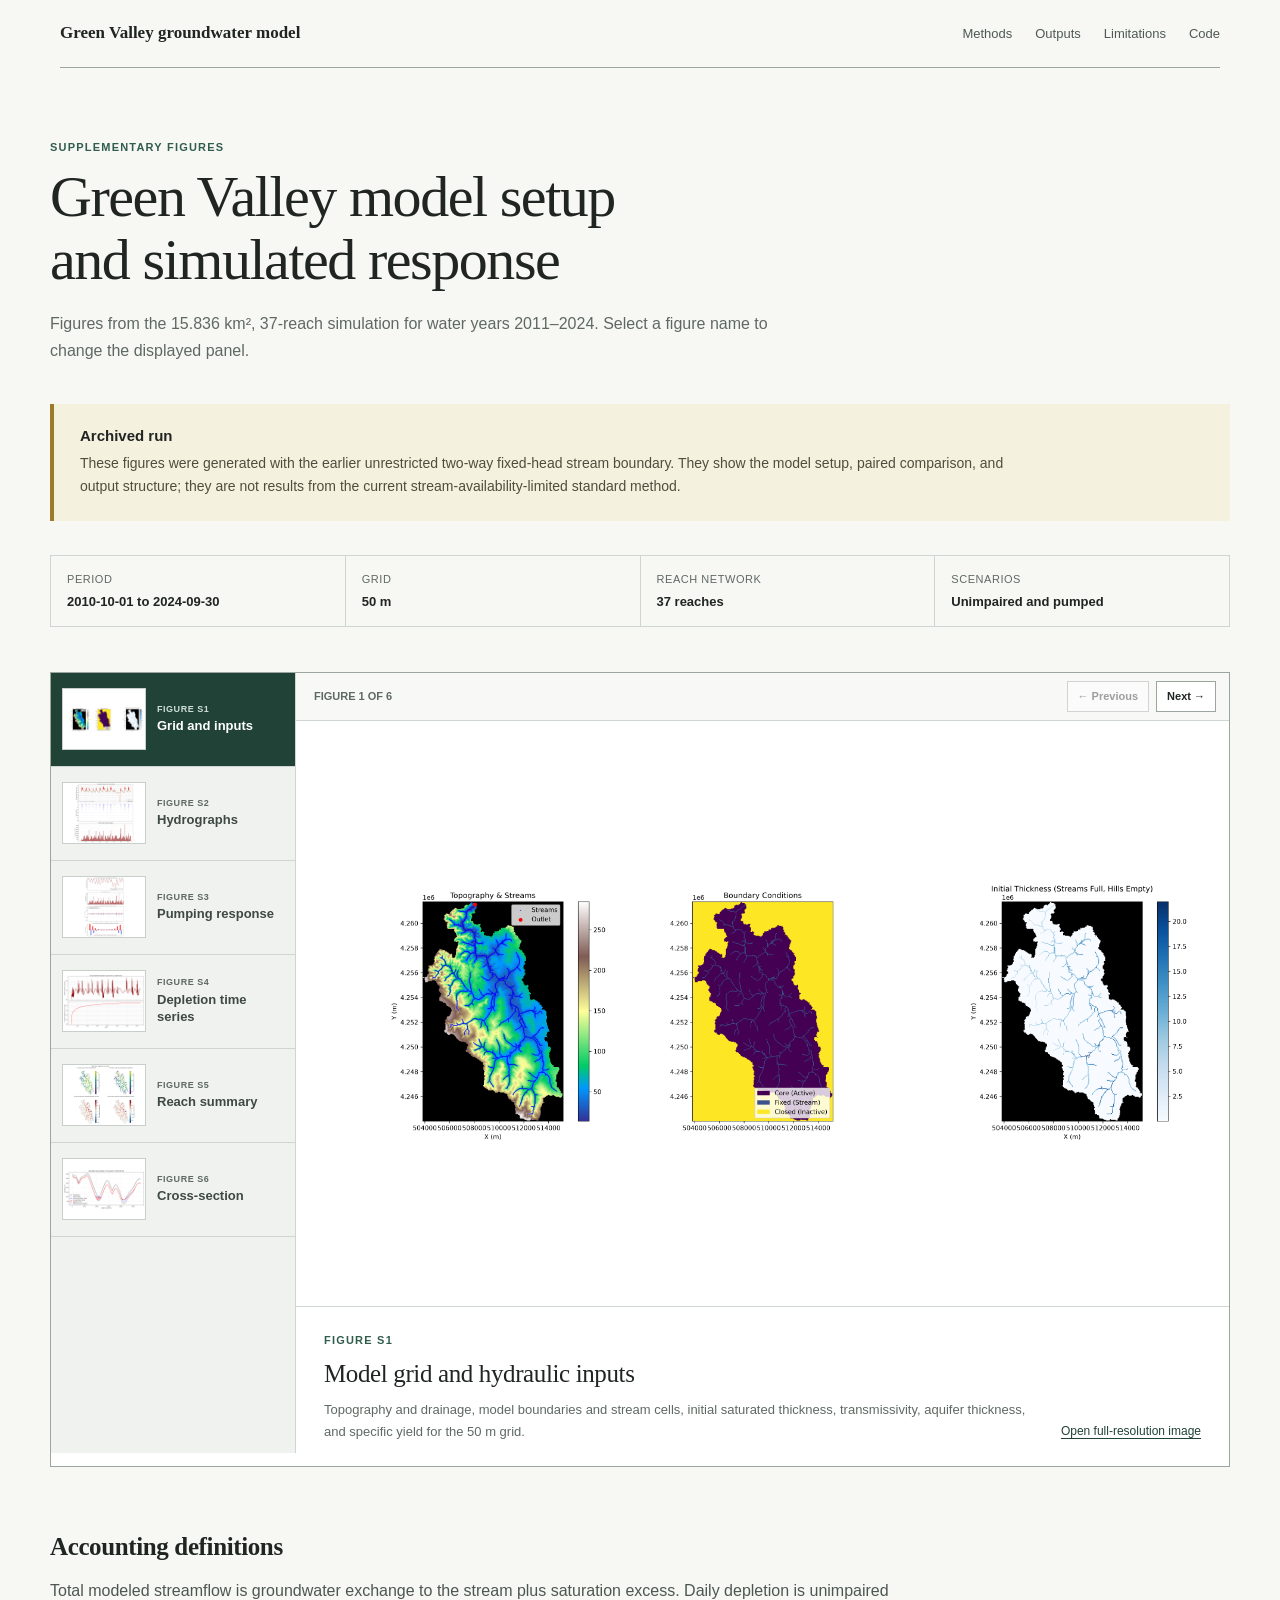
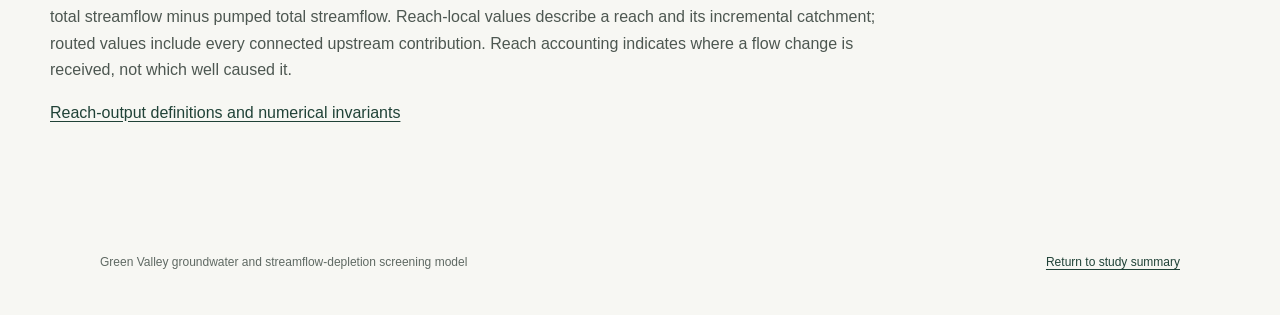
==== commit 74369f83: "Improve scientific figure browsing" ====
--- a/docs/demo/green_valley_example.html
+++ b/docs/demo/green_valley_example.html
@@ -5,7 +5,7 @@
   <meta name="viewport" content="width=device-width, initial-scale=1">
   <meta name="description" content="Figures from the archived full-period Green Valley groundwater and streamflow-depletion simulation.">
   <title>Green Valley model figures</title>
-  <link rel="stylesheet" href="../assets/site.css">
+  <link rel="stylesheet" href="../assets/site.css?v=scientific-reader-1">
 </head>
 <body>
   <header class="site-header">
@@ -45,61 +45,76 @@
       <div><dt>Scenarios</dt><dd>Unimpaired and pumped</dd></div>
     </dl>
 
-    <section class="viewer" aria-labelledby="viewer-title">
+    <section class="viewer" aria-labelledby="viewer-title" tabindex="0">
       <div class="viewer-tabs" role="group" aria-label="Select a model figure">
-        <button type="button" class="viewer-tab" aria-selected="true"
+        <button type="button" class="viewer-tab" aria-pressed="true" data-key="grid"
           data-src="../assets/grid_setup.png"
           data-alt="Maps of the Green Valley model boundary, elevation, stream network, aquifer thickness, transmissivity, and specific yield"
           data-number="Figure S1"
           data-title="Model grid and hydraulic inputs"
           data-copy="Topography and drainage, model boundaries and stream cells, initial saturated thickness, transmissivity, aquifer thickness, and specific yield for the 50 m grid.">
-          Grid and inputs
-        </button>
-        <button type="button" class="viewer-tab" aria-selected="false"
+          <img src="../assets/thumbs/grid_setup.png" alt="" loading="lazy">
+          <span><small>Figure S1</small>Grid and inputs</span>
+        </button>
+        <button type="button" class="viewer-tab" aria-pressed="false" data-key="hydrographs"
           data-src="../assets/hydrographs.png"
           data-alt="Daily Green Valley hydrographs comparing unimpaired and pumped streamflow, recharge, and depletion"
           data-number="Figure S2"
           data-title="Basin hydrographs"
           data-copy="Daily unimpaired and pumped outlet flow, recharge, and monthly streamflow depletion. The log-scaled flow panels resolve low-flow differences.">
-          Hydrographs
-        </button>
-        <button type="button" class="viewer-tab" aria-selected="false"
+          <img src="../assets/thumbs/hydrographs.png" alt="" loading="lazy">
+          <span><small>Figure S2</small>Hydrographs</span>
+        </button>
+        <button type="button" class="viewer-tab" aria-pressed="false" data-key="response"
           data-src="../assets/pumping_response.png"
           data-alt="Green Valley pumping-response plots showing cumulative pumping, depletion, storage, and annual response"
           data-number="Figure S3"
           data-title="Paired pumping response"
           data-copy="Impaired relative flow, monthly depletion, daily and 30-day response rates, and the seasonal partition between modeled streamflow and aquifer-storage response.">
-          Pumping response
-        </button>
-        <button type="button" class="viewer-tab" aria-selected="false"
+          <img src="../assets/thumbs/pumping_response.png" alt="" loading="lazy">
+          <span><small>Figure S3</small>Pumping response</span>
+        </button>
+        <button type="button" class="viewer-tab" aria-pressed="false" data-key="depletion"
           data-src="../assets/depletion_timeseries.png"
           data-alt="Green Valley streamflow-depletion time series with daily, annual, and dry-season summaries"
           data-number="Figure S4"
           data-title="Streamflow depletion through time"
           data-copy="Daily and cumulative modeled streamflow depletion, with annual and seasonal summaries over the paired simulation period.">
-          Depletion time series
-        </button>
-        <button type="button" class="viewer-tab" aria-selected="false"
+          <img src="../assets/thumbs/depletion_timeseries.png" alt="" loading="lazy">
+          <span><small>Figure S4</small>Depletion time series</span>
+        </button>
+        <button type="button" class="viewer-tab" aria-pressed="false" data-key="reaches"
           data-src="../assets/reach_depletion_summary.png"
           data-alt="Four maps of the Green Valley stream network showing local and routed streamflow-depletion volume and fraction"
           data-number="Figure S5"
           data-title="Reach-scale depletion summary"
           data-copy="Cumulative reach-local and upstream-routed depletion volumes, full-period routed depletion fraction, and June–October routed depletion fraction.">
-          Reach summary
-        </button>
-        <button type="button" class="viewer-tab" aria-selected="false"
+          <img src="../assets/thumbs/reach_depletion_summary.png" alt="" loading="lazy">
+          <span><small>Figure S5</small>Reach summary</span>
+        </button>
+        <button type="button" class="viewer-tab" aria-pressed="false" data-key="cross-section"
           data-src="../assets/cross_section.png"
           data-alt="Green Valley groundwater cross-section showing topography, aquifer base, and unimpaired and pumped water tables"
           data-number="Figure S6"
           data-title="Groundwater cross-section, 2024-09-30"
           data-copy="Topography, aquifer base, and modeled unimpaired and pumped water tables along the selected cross-section at the end of the simulation.">
-          Cross-section
+          <img src="../assets/thumbs/cross_section.png" alt="" loading="lazy">
+          <span><small>Figure S6</small>Cross-section</span>
         </button>
       </div>
 
       <figure class="viewer-stage">
+        <div class="viewer-toolbar">
+          <span id="viewer-position" aria-live="polite">Figure 1 of 6</span>
+          <div>
+            <button type="button" id="viewer-previous" aria-label="Show previous figure">← Previous</button>
+            <button type="button" id="viewer-next" aria-label="Show next figure">Next →</button>
+          </div>
+        </div>
         <div class="viewer-image-wrap">
-          <img id="viewer-image" src="../assets/grid_setup.png" alt="Maps of the Green Valley model boundary, elevation, stream network, aquifer thickness, transmissivity, and specific yield">
+          <a id="viewer-image-link" href="../assets/grid_setup.png" target="_blank" rel="noopener" aria-label="Open Figure S1 at full resolution">
+            <img id="viewer-image" src="../assets/grid_setup.png" alt="Maps of the Green Valley model boundary, elevation, stream network, aquifer thickness, transmissivity, and specific yield">
+          </a>
         </div>
         <figcaption>
           <div>
@@ -107,7 +122,7 @@
             <h2 id="viewer-title">Model grid and hydraulic inputs</h2>
             <p id="viewer-copy">Topography and drainage, model boundaries and stream cells, initial saturated thickness, transmissivity, aquifer thickness, and specific yield for the 50 m grid.</p>
           </div>
-          <a id="viewer-download" href="../assets/grid_setup.png">Full-resolution image</a>
+          <a id="viewer-download" href="../assets/grid_setup.png" target="_blank" rel="noopener">Open full-resolution image</a>
         </figcaption>
       </figure>
     </section>
@@ -132,25 +147,62 @@
   </footer>
 
   <script>
-    const tabs = document.querySelectorAll('.viewer-tab');
+    const tabs = Array.from(document.querySelectorAll('.viewer-tab'));
     const image = document.querySelector('#viewer-image');
+    const imageLink = document.querySelector('#viewer-image-link');
     const number = document.querySelector('#viewer-number');
     const title = document.querySelector('#viewer-title');
     const copy = document.querySelector('#viewer-copy');
     const download = document.querySelector('#viewer-download');
-
-    tabs.forEach((tab) => {
-      tab.addEventListener('click', () => {
-        tabs.forEach((item) => item.setAttribute('aria-selected', 'false'));
-        tab.setAttribute('aria-selected', 'true');
-        image.src = tab.dataset.src;
-        image.alt = tab.dataset.alt;
-        number.textContent = tab.dataset.number;
-        title.textContent = tab.dataset.title;
-        copy.textContent = tab.dataset.copy;
-        download.href = tab.dataset.src;
-      });
+    const position = document.querySelector('#viewer-position');
+    const previous = document.querySelector('#viewer-previous');
+    const next = document.querySelector('#viewer-next');
+    const viewer = document.querySelector('.viewer');
+    let currentIndex = 0;
+
+    function showFigure(index, updateHash = true) {
+      currentIndex = Math.max(0, Math.min(index, tabs.length - 1));
+      const tab = tabs[currentIndex];
+      tabs.forEach((item) => item.setAttribute('aria-pressed', 'false'));
+      tab.setAttribute('aria-pressed', 'true');
+      image.src = tab.dataset.src;
+      image.alt = tab.dataset.alt;
+      imageLink.href = tab.dataset.src;
+      imageLink.setAttribute('aria-label', `Open ${tab.dataset.number} at full resolution`);
+      number.textContent = tab.dataset.number;
+      title.textContent = tab.dataset.title;
+      copy.textContent = tab.dataset.copy;
+      download.href = tab.dataset.src;
+      position.textContent = `Figure ${currentIndex + 1} of ${tabs.length}`;
+      previous.disabled = currentIndex === 0;
+      next.disabled = currentIndex === tabs.length - 1;
+      if (updateHash) tab.scrollIntoView({block: 'nearest', inline: 'nearest'});
+      if (updateHash) history.replaceState(null, '', `#${tab.dataset.key}`);
+    }
+
+    tabs.forEach((tab, index) => {
+      tab.addEventListener('click', () => showFigure(index));
     });
+
+    previous.addEventListener('click', () => showFigure(currentIndex - 1));
+    next.addEventListener('click', () => showFigure(currentIndex + 1));
+    viewer.addEventListener('keydown', (event) => {
+      if (event.key === 'ArrowLeft') {
+        event.preventDefault();
+        showFigure(currentIndex - 1);
+      }
+      if (event.key === 'ArrowRight') {
+        event.preventDefault();
+        showFigure(currentIndex + 1);
+      }
+    });
+
+    const initialKey = decodeURIComponent(window.location.hash.slice(1));
+    const initialIndex = tabs.findIndex((tab) => tab.dataset.key === initialKey);
+    showFigure(initialIndex >= 0 ? initialIndex : 0, false);
+    if (initialIndex >= 0) {
+      requestAnimationFrame(() => viewer.scrollIntoView({block: 'start'}));
+    }
   </script>
 </body>
 </html>
--- a/docs/assets/site.css
+++ b/docs/assets/site.css
@@ -139,11 +139,22 @@
 .study-summary th { width: 19%; }
 .study-summary td { width: 31%; }
 
-.primary-figure { margin: 70px 0; }
-.primary-figure > a { display: block; background: var(--surface); border: 1px solid var(--line); }
-.primary-figure img { display: block; width: 100%; height: auto; }
-.primary-figure figcaption { max-width: 950px; margin: 15px 0 0; color: #465049; font-size: 13px; line-height: 1.55; }
-.primary-figure figcaption a { margin-left: 5px; white-space: nowrap; }
+.figure-overview { padding: 70px 0; border-bottom: 1px solid var(--line); }
+.figure-grid { display: grid; grid-template-columns: repeat(3, 1fr); gap: 14px; }
+.figure-card {
+  min-width: 0;
+  display: flex;
+  flex-direction: column;
+  border: 1px solid var(--line);
+  background: var(--surface);
+  color: var(--ink);
+  text-decoration: none;
+}
+.figure-card:hover { border-color: var(--green); }
+.figure-card:focus-visible { outline: 3px solid #ae7928; outline-offset: 2px; }
+.figure-card img { display: block; width: 100%; height: 190px; padding: 10px; border-bottom: 1px solid var(--line); background: #fff; object-fit: contain; }
+.figure-card span { padding: 13px 15px 0; color: var(--muted); font-size: 10px; font-weight: 700; letter-spacing: .08em; text-transform: uppercase; }
+.figure-card b { padding: 2px 15px 15px; font-size: 14px; font-weight: 650; }
 
 .scientific-note {
   margin: 0 0 70px;
@@ -211,11 +222,17 @@
 .figure-report-header > p:last-child { max-width: 760px; margin: 20px 0 0; color: var(--muted); }
 .figure-report .figure-metadata { margin: 0 0 45px; }
 
-.viewer { display: grid; grid-template-columns: 215px minmax(0, 1fr); border: 1px solid var(--line-dark); background: var(--surface); }
-.viewer-tabs { border-right: 1px solid var(--line); background: #f0f2ef; }
+.viewer { display: grid; grid-template-columns: 245px minmax(0, 1fr); border: 1px solid var(--line-dark); background: var(--surface); }
+.viewer:focus-visible { outline: 3px solid #ae7928; outline-offset: 3px; }
+.viewer-tabs { max-height: 780px; overflow-y: auto; border-right: 1px solid var(--line); background: #f0f2ef; }
 .viewer-tab {
   width: 100%;
-  padding: 16px 15px;
+  min-height: 94px;
+  padding: 11px;
+  display: grid;
+  grid-template-columns: 84px minmax(0, 1fr);
+  gap: 11px;
+  align-items: center;
   border: 0;
   border-bottom: 1px solid var(--line);
   background: transparent;
@@ -225,11 +242,22 @@
   cursor: pointer;
 }
 .viewer-tab:hover { background: #e5eae6; }
-.viewer-tab[aria-selected="true"] { background: var(--green-dark); color: #fff; }
+.viewer-tab[aria-pressed="true"] { background: var(--green-dark); color: #fff; }
 .viewer-tab:focus-visible { outline: 3px solid #ae7928; outline-offset: -3px; }
+.viewer-tab img { display: block; width: 84px; height: 62px; border: 1px solid #c8cfca; background: #fff; object-fit: contain; }
+.viewer-tab span { min-width: 0; }
+.viewer-tab small { display: block; margin-bottom: 3px; color: var(--muted); font-size: 9px; font-weight: 700; letter-spacing: .06em; text-transform: uppercase; }
+.viewer-tab[aria-pressed="true"] small { color: #cfded8; }
 .viewer-stage { min-width: 0; margin: 0; }
-.viewer-image-wrap { padding: 26px; }
-.viewer-stage img { display: block; width: 100%; height: min(61vw, 680px); object-fit: contain; }
+.viewer-toolbar { min-height: 48px; padding: 8px 13px 8px 18px; display: flex; gap: 20px; align-items: center; justify-content: space-between; border-bottom: 1px solid var(--line); background: #f8f9f7; }
+.viewer-toolbar > span { color: var(--muted); font-size: 11px; font-weight: 700; text-transform: uppercase; }
+.viewer-toolbar > div { display: flex; gap: 7px; }
+.viewer-toolbar button { min-height: 31px; padding: 4px 10px; border: 1px solid var(--line-dark); background: #fff; color: var(--ink); font: 600 11px -apple-system, BlinkMacSystemFont, "Segoe UI", Arial, sans-serif; cursor: pointer; }
+.viewer-toolbar button:hover:not(:disabled) { border-color: var(--green-dark); color: var(--green-dark); }
+.viewer-toolbar button:disabled { opacity: .42; cursor: default; }
+.viewer-image-wrap { height: clamp(420px, 65vh, 680px); padding: 20px; background: #fff; }
+.viewer-image-wrap > a { width: 100%; height: 100%; display: flex; align-items: center; justify-content: center; cursor: zoom-in; }
+.viewer-stage img { display: block; max-width: 100%; width: auto; max-height: 100%; height: auto; object-fit: contain; }
 .viewer-stage figcaption { padding: 24px 28px; display: flex; gap: 32px; align-items: end; justify-content: space-between; border-top: 1px solid var(--line); }
 .viewer-stage figcaption > div { max-width: 760px; }
 .viewer-stage h2 { font-size: 25px; }
@@ -247,23 +275,27 @@
   .report-meta, .figure-metadata { grid-template-columns: 1fr 1fr; }
   .method-list, .equations, .output-columns { grid-template-columns: 1fr; }
   .method-list { column-gap: 0; }
+  .figure-grid { grid-template-columns: 1fr 1fr; }
   .viewer { grid-template-columns: 1fr; }
-  .viewer-tabs { display: grid; grid-template-columns: 1fr 1fr; border-right: 0; border-bottom: 1px solid var(--line); }
-  .viewer-tab { min-height: 54px; }
+  .viewer-tabs { max-height: none; display: flex; overflow-x: auto; overflow-y: hidden; border-right: 0; border-bottom: 1px solid var(--line); scroll-snap-type: x proximity; }
+  .viewer-tab { min-height: 82px; flex: 0 0 210px; grid-template-columns: 70px minmax(0, 1fr); scroll-snap-align: start; }
+  .viewer-tab img { width: 70px; height: 52px; }
+  .viewer-image-wrap { height: min(64vh, 540px); }
   .viewer-stage figcaption { align-items: flex-start; flex-direction: column; gap: 15px; }
-  .viewer-stage img { height: 75vw; }
 }
 
 @media (max-width: 520px) {
   .report, .figure-report, .site-header, footer { width: min(100% - 26px, 1180px); }
-  nav a:nth-child(-n+3) { display: none; }
+  nav { row-gap: 4px; }
   h1 { font-size: 38px; }
   .report-meta, .figure-metadata { grid-template-columns: 1fr; }
   .study-summary th, .study-summary td { min-width: 150px; }
-  .primary-figure { margin: 50px 0; }
-  .abstract, .study-summary, .methods, .results, .outputs, .limitations, .reproducibility { padding: 54px 0; }
-  .viewer-tabs { grid-template-columns: 1fr; }
-  .viewer-image-wrap { padding: 12px; }
+  .abstract, .study-summary, .figure-overview, .methods, .results, .outputs, .limitations, .reproducibility { padding: 54px 0; }
+  .figure-grid { grid-template-columns: 1fr; }
+  .figure-card img { height: 175px; }
+  .viewer-image-wrap { height: min(58vh, 440px); padding: 10px; }
+  .viewer-toolbar { padding-left: 12px; }
+  .viewer-toolbar button { padding-inline: 8px; }
   footer { flex-direction: column; }
 }
 
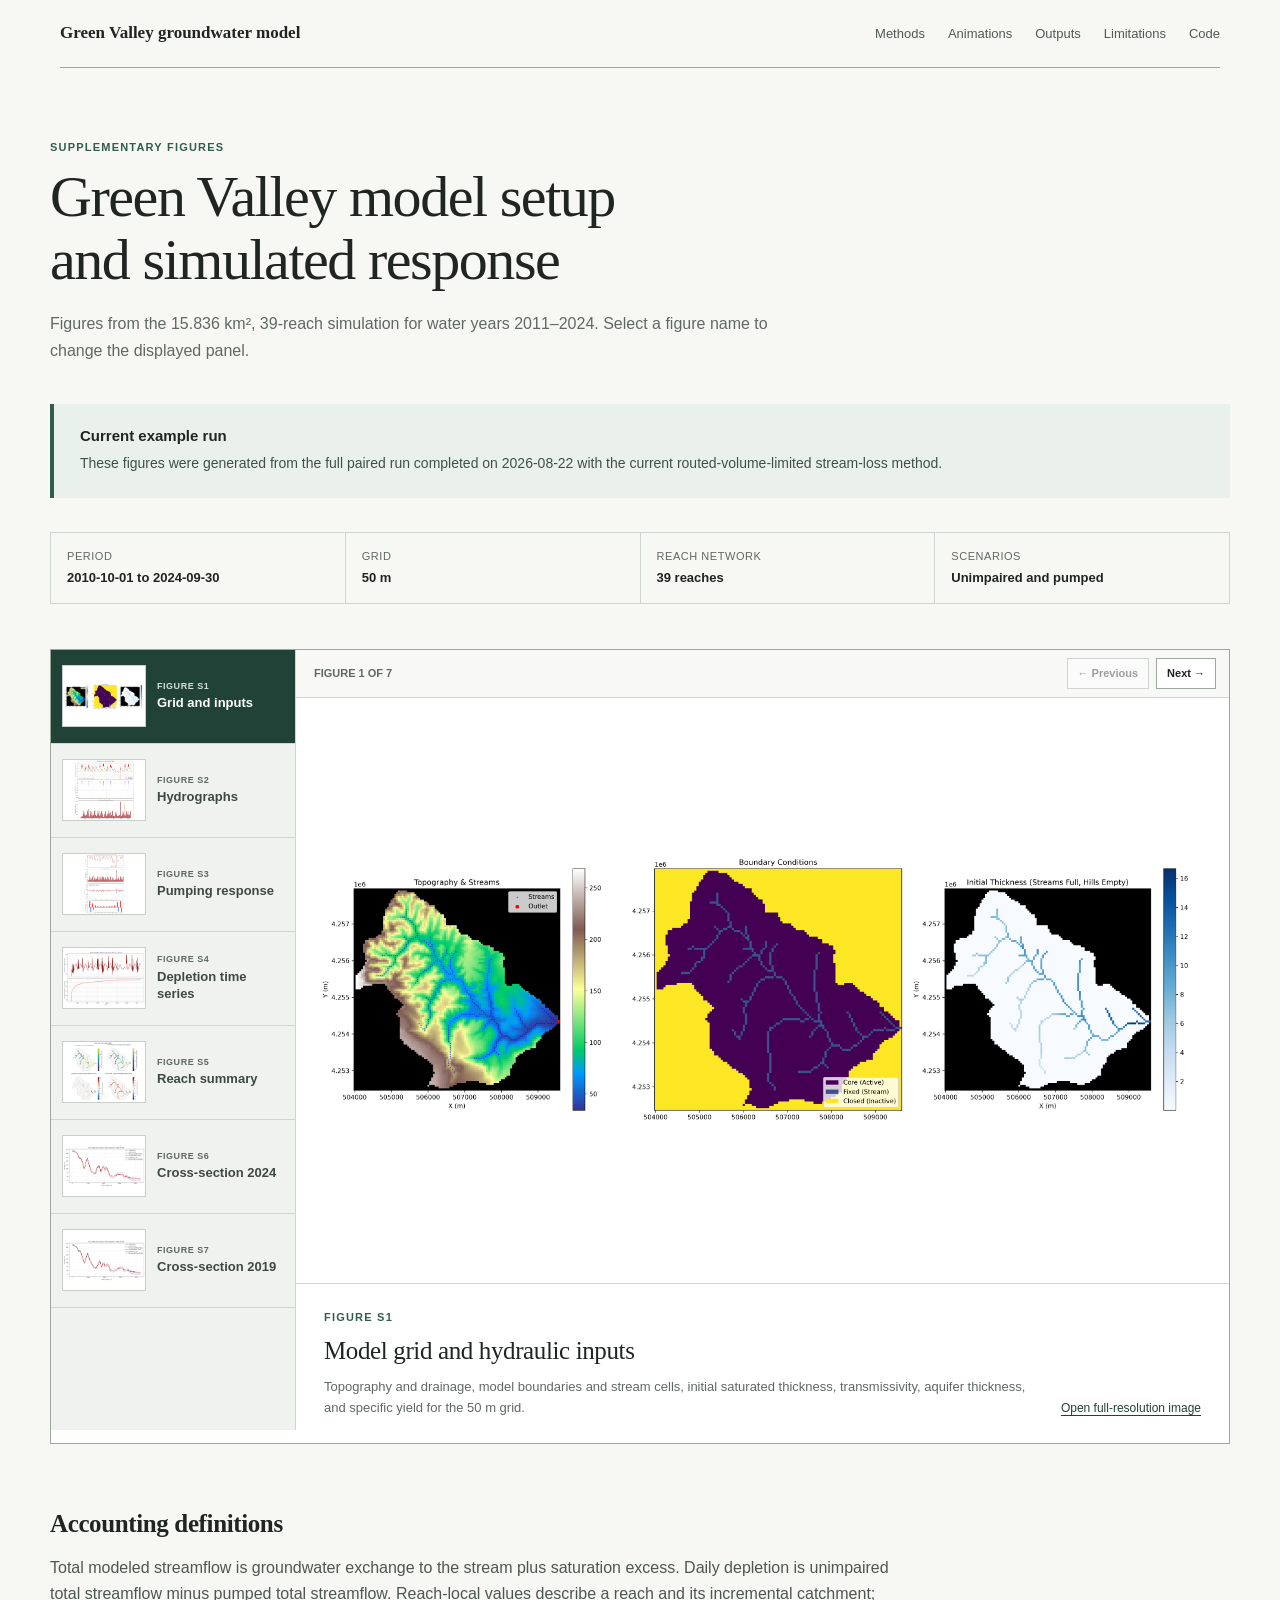
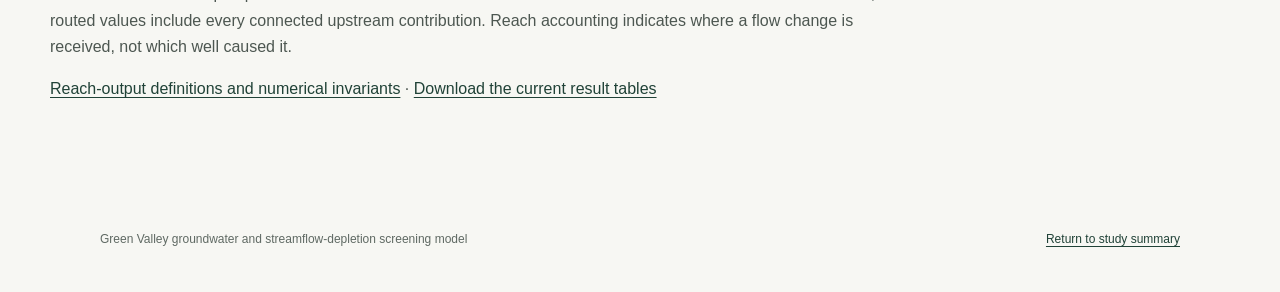
==== commit 6e680622: "Update Pages with current Green Valley results" ====
--- a/docs/demo/green_valley_example.html
+++ b/docs/demo/green_valley_example.html
@@ -3,15 +3,16 @@
 <head>
   <meta charset="utf-8">
   <meta name="viewport" content="width=device-width, initial-scale=1">
-  <meta name="description" content="Figures from the archived full-period Green Valley groundwater and streamflow-depletion simulation.">
+  <meta name="description" content="Figures from the current full-period Green Valley groundwater and streamflow-depletion simulation.">
   <title>Green Valley model figures</title>
-  <link rel="stylesheet" href="../assets/site.css?v=scientific-reader-1">
+  <link rel="stylesheet" href="../assets/site.css?v=scientific-reader-2">
 </head>
 <body>
   <header class="site-header">
     <a class="wordmark" href="../">Green Valley groundwater model</a>
     <nav aria-label="Figure page navigation">
       <a href="../#methods">Methods</a>
+      <a href="../#animations">Animations</a>
       <a href="../#outputs">Outputs</a>
       <a href="../#limitations">Limitations</a>
       <a href="https://github.com/daviddralle/gw_simulator">Code</a>
@@ -23,25 +24,23 @@
       <p class="section-label">Supplementary figures</p>
       <h1>Green Valley model setup and simulated response</h1>
       <p>
-        Figures from the 15.836 km², 37-reach simulation for water years
+        Figures from the 15.836 km², 39-reach simulation for water years
         2011–2024. Select a figure name to change the displayed panel.
       </p>
     </header>
 
-    <aside class="scientific-note compact" aria-label="Figure-set status">
-      <h2>Archived run</h2>
+    <aside class="scientific-note compact current-run" aria-label="Figure-set status">
+      <h2>Current example run</h2>
       <p>
-        These figures were generated with the earlier unrestricted two-way
-        fixed-head stream boundary. They show the model setup, paired comparison,
-        and output structure; they are not results from the current
-        stream-availability-limited standard method.
+        These figures were generated from the full paired run completed on
+        2026-08-22 with the current routed-volume-limited stream-loss method.
       </p>
     </aside>
 
     <dl class="figure-metadata">
       <div><dt>Period</dt><dd>2010-10-01 to 2024-09-30</dd></div>
       <div><dt>Grid</dt><dd>50 m</dd></div>
-      <div><dt>Reach network</dt><dd>37 reaches</dd></div>
+      <div><dt>Reach network</dt><dd>39 reaches</dd></div>
       <div><dt>Scenarios</dt><dd>Unimpaired and pumped</dd></div>
     </dl>
 
@@ -92,20 +91,29 @@
           <img src="../assets/thumbs/reach_depletion_summary.png" alt="" loading="lazy">
           <span><small>Figure S5</small>Reach summary</span>
         </button>
-        <button type="button" class="viewer-tab" aria-pressed="false" data-key="cross-section"
+        <button type="button" class="viewer-tab" aria-pressed="false" data-key="cross-section-2024"
           data-src="../assets/cross_section.png"
           data-alt="Green Valley groundwater cross-section showing topography, aquifer base, and unimpaired and pumped water tables"
           data-number="Figure S6"
           data-title="Groundwater cross-section, 2024-09-30"
           data-copy="Topography, aquifer base, and modeled unimpaired and pumped water tables along the selected cross-section at the end of the simulation.">
           <img src="../assets/thumbs/cross_section.png" alt="" loading="lazy">
-          <span><small>Figure S6</small>Cross-section</span>
+          <span><small>Figure S6</small>Cross-section 2024</span>
+        </button>
+        <button type="button" class="viewer-tab" aria-pressed="false" data-key="cross-section-2019"
+          data-src="../assets/cross_section_2019.png"
+          data-alt="Green Valley groundwater cross-section showing topography, aquifer base, and unimpaired and pumped water tables in 2019"
+          data-number="Figure S7"
+          data-title="Groundwater cross-section, 2019-09-30"
+          data-copy="Topography, aquifer base, and modeled unimpaired and pumped water tables along the selected cross-section after water year 2019.">
+          <img src="../assets/thumbs/cross_section_2019.png" alt="" loading="lazy">
+          <span><small>Figure S7</small>Cross-section 2019</span>
         </button>
       </div>
 
       <figure class="viewer-stage">
         <div class="viewer-toolbar">
-          <span id="viewer-position" aria-live="polite">Figure 1 of 6</span>
+          <span id="viewer-position" aria-live="polite">Figure 1 of 7</span>
           <div>
             <button type="button" id="viewer-previous" aria-label="Show previous figure">← Previous</button>
             <button type="button" id="viewer-next" aria-label="Show next figure">Next →</button>
@@ -137,7 +145,7 @@
         contribution. Reach accounting indicates where a flow change is received,
         not which well caused it.
       </p>
-      <p><a href="../REACH_OUTPUTS.md">Reach-output definitions and numerical invariants</a></p>
+      <p><a href="../REACH_OUTPUTS.md">Reach-output definitions and numerical invariants</a> · <a href="../#outputs">Download the current result tables</a></p>
     </section>
   </main>
 
--- a/docs/assets/site.css
+++ b/docs/assets/site.css
@@ -109,6 +109,7 @@
 .study-summary,
 .methods,
 .results,
+.animations,
 .outputs,
 .limitations,
 .reproducibility { padding: 70px 0; border-bottom: 1px solid var(--line); }
@@ -166,6 +167,8 @@
 .scientific-note h2 { margin: 0 0 7px; font-family: inherit; font-size: 15px; font-weight: 700; letter-spacing: 0; }
 .scientific-note p { max-width: 930px; margin: 0; color: #514d3e; font-size: 14px; }
 .scientific-note.compact { margin-bottom: 34px; }
+.scientific-note.current-run { border-left-color: var(--green); background: #eaf1ed; }
+.scientific-note.current-run p { color: #3f5048; }
 
 .section-heading { max-width: 760px; margin-bottom: 38px; }
 .section-heading > p:last-child { margin: 16px 0 0; color: var(--muted); }
@@ -183,12 +186,19 @@
 .results-table th:last-child,
 .results-table td:last-child { width: 30%; text-align: right; font-variant-numeric: tabular-nums; }
 .results-footnote { max-width: 900px; margin: 22px 0 0; color: var(--muted); font-size: 13px; }
+
+.video-grid { display: grid; grid-template-columns: 1fr 1fr; gap: 18px; }
+.video-grid figure { margin: 0; border: 1px solid var(--line); background: var(--surface); }
+.video-grid video { display: block; width: 100%; aspect-ratio: 1; background: #e8ece9; }
+.video-grid figcaption { padding: 13px 16px 15px; display: flex; gap: 12px; justify-content: space-between; font-size: 13px; }
+.video-grid figcaption span { color: var(--muted); }
 
 .output-columns { display: grid; grid-template-columns: 1fr 1fr; border-top: 1px solid var(--line); border-left: 1px solid var(--line); }
 .output-columns section { padding: 25px; border-right: 1px solid var(--line); border-bottom: 1px solid var(--line); background: var(--surface); }
 .output-columns h3 { margin-bottom: 9px; }
 .output-columns p { margin: 0; color: var(--muted); font-size: 13px; }
 .output-columns p + p { margin-top: 9px; }
+.output-columns a { overflow-wrap: anywhere; }
 code { padding: 2px 4px; background: var(--code); font-family: ui-monospace, SFMono-Regular, Menlo, monospace; font-size: .9em; }
 .schema-link { margin: 20px 0 0; font-size: 13px; }
 
@@ -273,7 +283,7 @@
   nav { gap: 16px; }
   .report-header { padding-top: 52px; }
   .report-meta, .figure-metadata { grid-template-columns: 1fr 1fr; }
-  .method-list, .equations, .output-columns { grid-template-columns: 1fr; }
+  .method-list, .equations, .output-columns, .video-grid { grid-template-columns: 1fr; }
   .method-list { column-gap: 0; }
   .figure-grid { grid-template-columns: 1fr 1fr; }
   .viewer { grid-template-columns: 1fr; }
@@ -290,7 +300,7 @@
   h1 { font-size: 38px; }
   .report-meta, .figure-metadata { grid-template-columns: 1fr; }
   .study-summary th, .study-summary td { min-width: 150px; }
-  .abstract, .study-summary, .figure-overview, .methods, .results, .outputs, .limitations, .reproducibility { padding: 54px 0; }
+  .abstract, .study-summary, .figure-overview, .methods, .results, .animations, .outputs, .limitations, .reproducibility { padding: 54px 0; }
   .figure-grid { grid-template-columns: 1fr; }
   .figure-card img { height: 175px; }
   .viewer-image-wrap { height: min(58vh, 440px); padding: 10px; }
